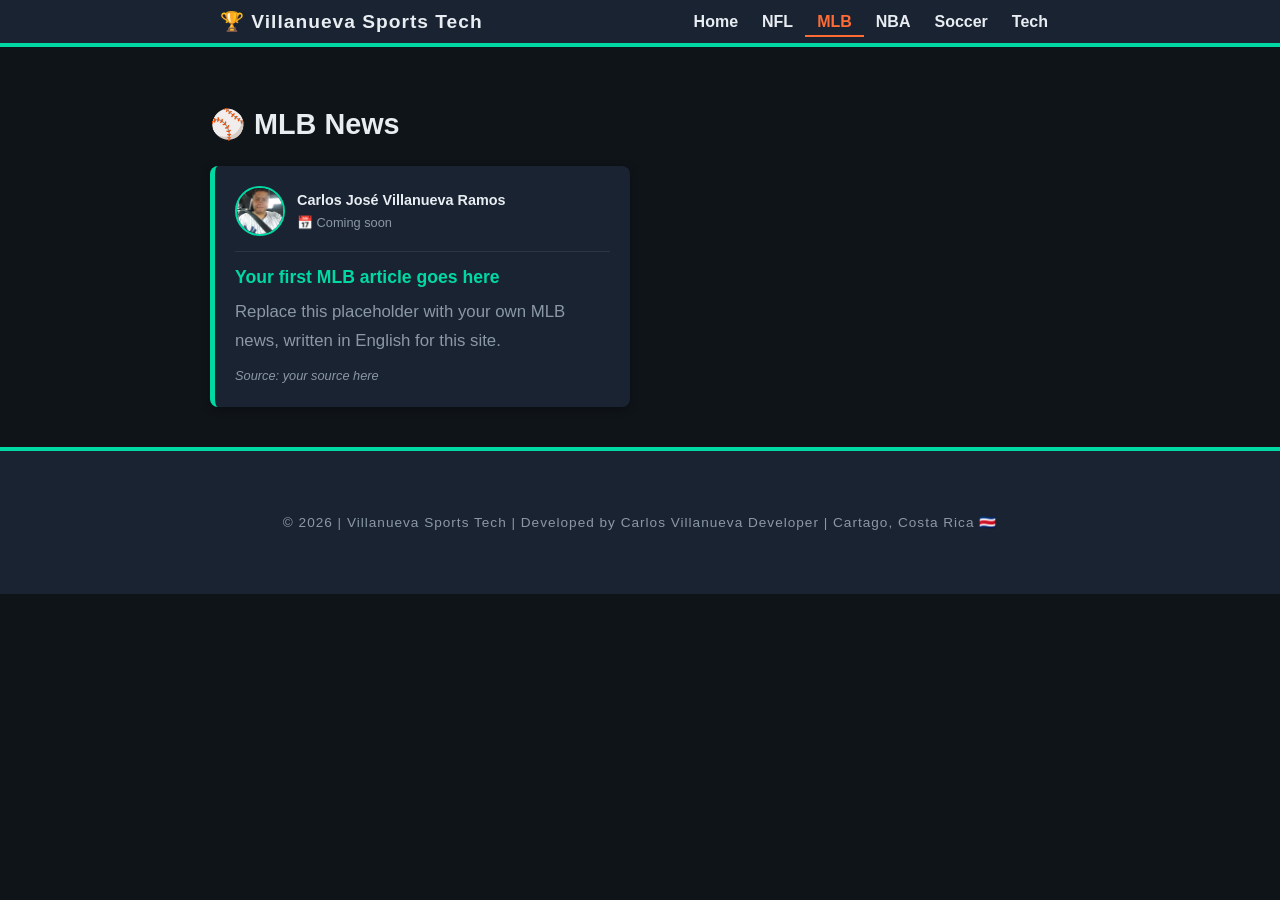
==== mlb.html @ b5cdce53 "First versión First versión" ====
<!DOCTYPE html>
<html lang="en">
<head>
    <meta charset="UTF-8">
    <meta name="viewport" content="width=device-width, initial-scale=1.0">
    <meta name="description" content="MLB news, home runs, and historic plays - Villanueva Sports Tech">
    <meta name="author" content="Carlos José Villanueva Ramos">
    <title>MLB | Villanueva Sports Tech</title>
    <link rel="stylesheet" href="https://cdnjs.cloudflare.com/ajax/libs/font-awesome/6.0.0/css/all.min.css">
    <link rel="stylesheet" href="style.css">
</head>
<body>

  <header class="navbar">
    <div class="container navbar-inner">
      <h2 class="logo">🏆 Villanueva Sports Tech</h2>
      <nav class="menu">
        <ul>
          <li><a href="index.html">Home</a></li>
          <li><a href="nfl.html">NFL</a></li>
          <li><a href="mlb.html" class="active">MLB</a></li>
          <li><a href="nba.html">NBA</a></li>
          <li><a href="soccer.html">Soccer</a></li>
          <li><a href="tech.html">Tech</a></li>
        </ul>
      </nav>
    </div>
  </header>

  <main class="container">
    <h2 style="margin-top: 20px;">⚾ MLB News</h2>

    <div class="blog-grid">

      <article class="blog-card">
        <div class="autor">
          <img src="Carlos-Developer-Yankees.png" alt="Carlos Villanueva" class="autor-foto">
          <div>
            <p class="autor-nombre">Carlos José Villanueva Ramos</p>
            <p class="autor-fecha">📅 Coming soon</p>
          </div>
        </div>
        <h3>Your first MLB article goes here</h3>
        <p>Replace this placeholder with your own MLB news, written in English for this site.</p>
        <p class="fuente-articulo">Source: your source here</p>
      </article>

    </div>
  </main>

  <footer>
    <div class="container">
      <p>© 2026 | Villanueva Sports Tech | Developed by Carlos Villanueva Developer | Cartago, Costa Rica 🇨🇷</p>
    </div>
  </footer>

</body>
</html>
---- style.css ----
:root {
    --bg: #0F1419;
    --bg-elevado: #1A2332;
    --borde: #2A3644;
    --texto: #E8EDF2;
    --texto-secundario: #8B98A5;
    --acento: #00D9A3;
    --acento-oscuro: #00B389;
    --naranja: #FF6B35;
}

* {
    box-sizing: border-box;
    margin: 0;
    padding: 0;
}

html {
    scroll-behavior: smooth;
    scroll-padding-top: 80px;
}

body {
    font-family: 'Arial', sans-serif;
    background-color: var(--bg);
    color: var(--texto);
    overflow-x: hidden;
}

h1, h2, h3 {
    color: var(--texto);
}

h2 {
    font-size: 1.8em;
    margin-bottom: 25px;
}

h3 {
    color: var(--acento);
    margin-bottom: 10px;
}

p {
    font-size: 1.05em;
    line-height: 1.7;
    color: var(--texto-secundario);
}

.title-center {
    text-align: center;
}

/* ========== CONTAINER ========== */
.container {
    max-width: 900px;
    margin: 0 auto;
    padding: 40px 20px;
}

/* ========== NAVBAR ========== */
.navbar {
    background-color: var(--bg-elevado);
    border-bottom: 4px solid var(--acento);
    width: 100%;
}

.navbar-inner {
    display: flex;
    flex-direction: column;
    align-items: center;
    padding: 15px 20px;
}

.logo {
    font-size: 1.2em;
    font-weight: bold;
    color: var(--texto);
    letter-spacing: 1px;
    margin-bottom: 10px;
    text-align: center;
}

.menu ul {
    display: flex;
    flex-direction: column;
    list-style: none;
    text-align: center;
    gap: 5px;
}

.menu a {
    text-decoration: none;
    color: var(--texto);
    font-weight: bold;
    padding: 5px 12px;
    transition: 0.3s;
}

.menu a:hover {
    color: var(--acento);
}

.menu a.active {
    color: var(--naranja);
    border-bottom: 2px solid var(--naranja);
}

/* ========== HERO ========== */
.hero {
    background: linear-gradient(180deg, var(--bg-elevado), var(--bg));
    min-height: 55vh;
    display: flex;
    align-items: center;
    text-align: center;
}

.text-section {
    width: 100%;
    max-width: 900px;
    margin: 0 auto;
    padding: 0 20px;
}

.hero h1 {
    font-size: 2em;
    text-transform: uppercase;
    letter-spacing: 2px;
    margin-bottom: 15px;
}

.hero p {
    color: var(--texto-secundario);
    font-size: 1em;
    max-width: 600px;
    margin: 0 auto;
}

/* ========== BLOG GRID / CARDS ========== */
.blog-grid {
    display: flex;
    flex-direction: column;
    gap: 20px;
}

.blog-card {
    background: var(--bg-elevado);
    border-left: 5px solid var(--acento);
    border-radius: 8px;
    padding: 20px;
    box-shadow: 0 2px 8px rgba(0, 0, 0, 0.3);
    transition: 0.3s;
}

.blog-card:hover {
    box-shadow: 0 4px 15px rgba(0, 217, 163, 0.15);
    transform: translateY(-2px);
}

.blog-card h3 {
    font-size: 1.1em;
    margin-bottom: 10px;
}

.btn-leer {
    display: inline-block;
    color: var(--naranja);
    font-weight: bold;
    text-decoration: none;
    transition: 0.3s;
}

.btn-leer:hover {
    color: var(--acento);
}

/* ========== ARTICLE-STYLE CARDS (league pages) ========== */
.autor {
    display: flex;
    align-items: center;
    gap: 12px;
    margin-bottom: 15px;
    padding-bottom: 15px;
    border-bottom: 1px solid var(--borde);
}

.autor-foto {
    width: 50px;
    height: 50px;
    border-radius: 50%;
    object-fit: cover;
    flex-shrink: 0;
    border: 2px solid var(--acento);
}

.autor-nombre {
    font-weight: bold;
    color: var(--texto);
    font-size: 0.9em;
    margin: 0;
}

.autor-fecha {
    font-size: 0.8em;
    color: var(--texto-secundario);
    margin: 0;
}

.imagen-articulo {
    max-width: 100%;
    height: auto;
    display: block;
    margin: 15px 0;
    border-radius: 6px;
}

.fuente-articulo {
    font-size: 0.8em;
    color: var(--texto-secundario);
    font-style: italic;
    margin-top: 10px;
}

/* ========== READ IN SPANISH / CONTACT ========== */
.social-grid {
    display: flex;
    flex-direction: column;
    gap: 12px;
}

.link-social {
    display: flex;
    align-items: center;
    justify-content: center;
    gap: 10px;
    text-decoration: none;
    padding: 16px;
    border-radius: 6px;
    background-color: var(--bg-elevado);
    border: 1px solid var(--borde);
    color: var(--texto);
    font-weight: bold;
    transition: 0.3s;
}

.link-social:hover {
    border-color: var(--acento);
    color: var(--acento);
    transform: translateY(-2px);
}

/* ========== ABOUT ========== */
#about {
    background-color: var(--bg-elevado);
}

.quienes-content {
    display: flex;
    flex-direction: column;
    align-items: center;
    gap: 25px;
    text-align: center;
}

.quienes-foto {
    width: 160px;
    height: 160px;
    border-radius: 50%;
    object-fit: cover;
    border: 4px solid var(--acento);
    box-shadow: 0 0 20px rgba(0, 217, 163, 0.25);
}

.quienes-texto p {
    margin-bottom: 15px;
}

/* ========== PRIVACY ========== */
.privacy-content {
    background: var(--bg-elevado);
    padding: 30px;
    border-radius: 8px;
}

.privacy-content h3 {
    margin-top: 25px;
    margin-bottom: 10px;
}

.privacy-content h3:first-child {
    margin-top: 0;
}

.privacy-update {
    margin-top: 25px;
    font-size: 0.85em;
    color: var(--texto-secundario);
}

/* ========== FOOTER ========== */
footer {
    background-color: var(--bg-elevado);
    border-top: 4px solid var(--acento);
    text-align: center;
}

footer p {
    color: var(--texto-secundario);
    font-size: 0.85em;
    letter-spacing: 1px;
    padding: 20px;
}

/* ========== ADS ========== */
.anuncio-wrapper {
    margin: 30px auto;
    text-align: center;
    max-width: 900px;
}

/* ========== RESPONSIVE ========== */
@media (min-width: 720px) {
    .navbar {
        position: sticky;
        top: 0;
        z-index: 100;
    }

    .navbar-inner {
        flex-direction: row;
        justify-content: space-between;
        padding: 10px 30px;
    }

    .logo {
        margin-bottom: 0;
    }

    .menu ul {
        flex-direction: row;
        gap: 0;
    }

    .hero h1 {
        font-size: 3.2em;
    }

    .blog-grid {
        display: grid;
        grid-template-columns: repeat(2, 1fr);
    }

    #explore .blog-grid {
        grid-template-columns: repeat(3, 1fr);
    }

    .quienes-content {
        flex-direction: row;
        text-align: left;
    }

    .quienes-foto {
        min-width: 160px;
    }

    .social-grid {
        flex-direction: row;
        justify-content: center;
        flex-wrap: wrap;
    }

    .link-social {
        flex: 1 1 auto;
    }
}
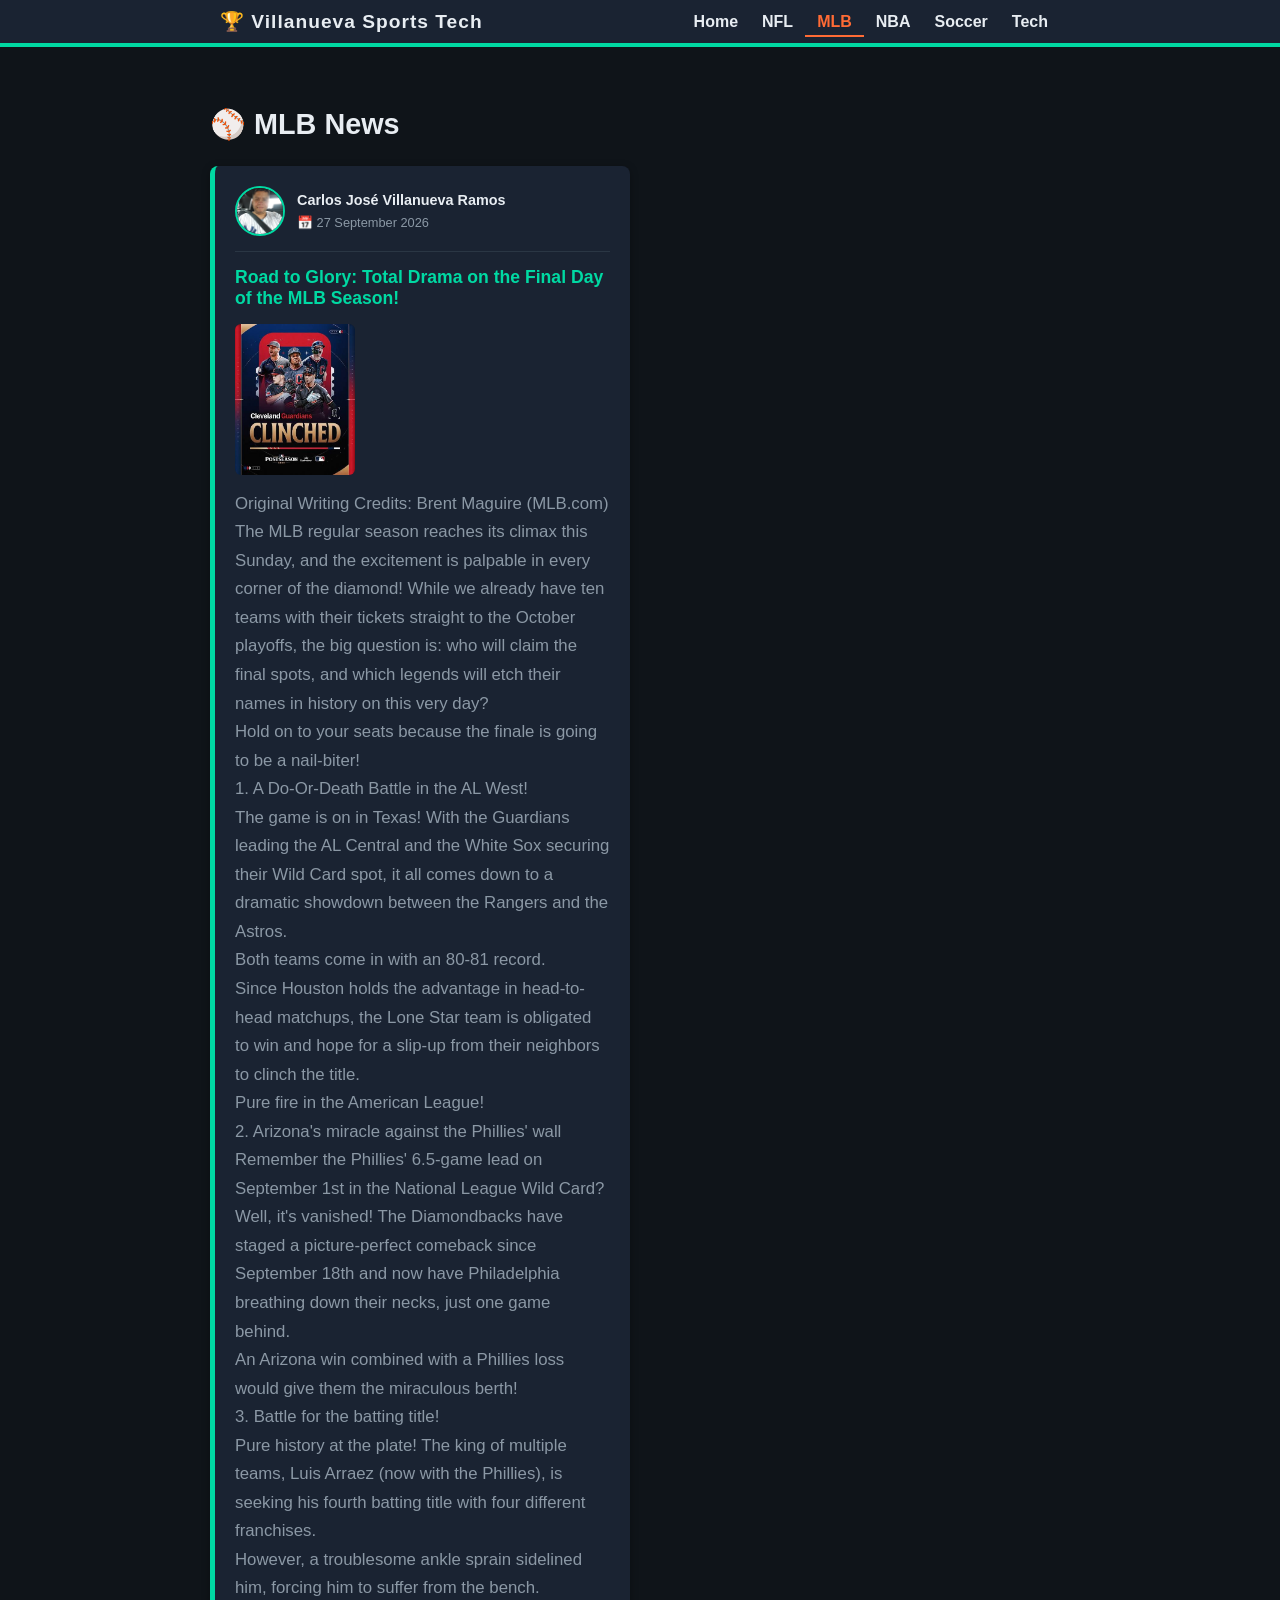
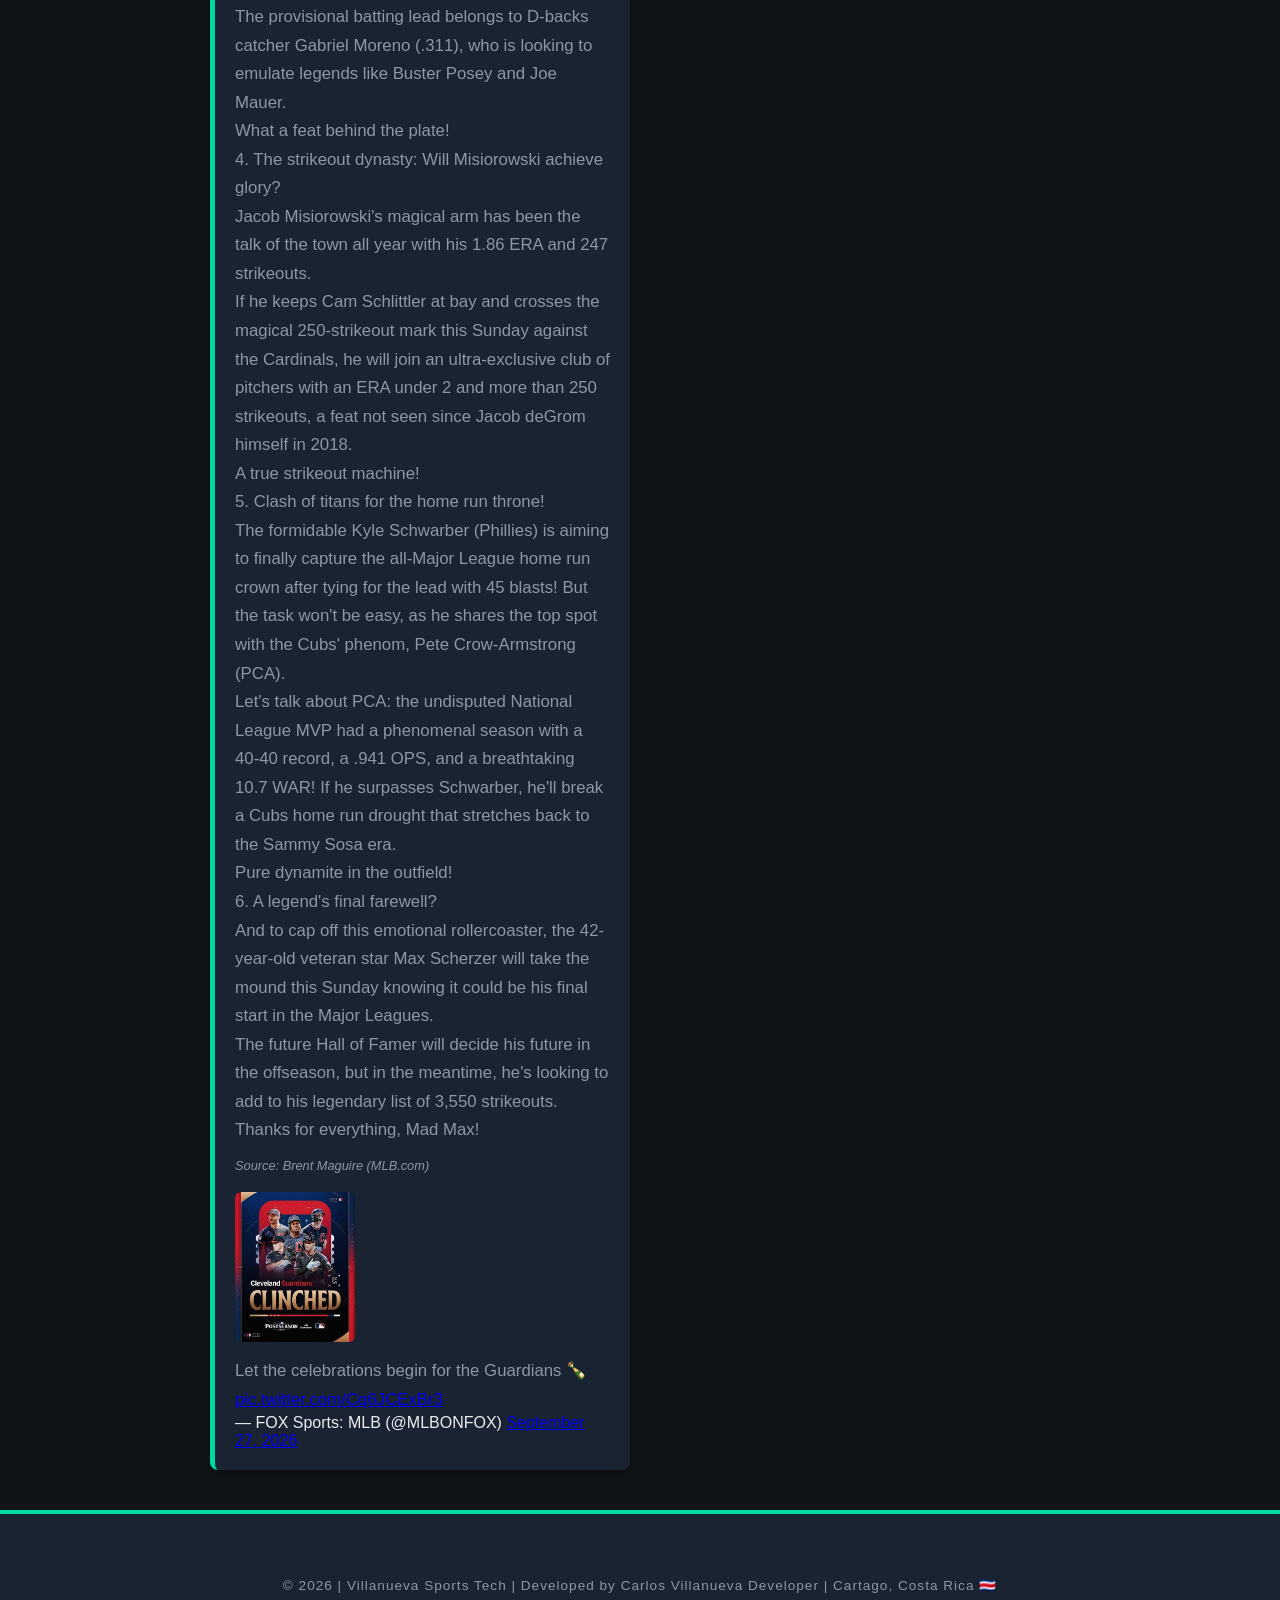
==== commit c93ead2a: "News Post News Post" ====
--- a/mlb.html
+++ b/mlb.html
@@ -37,12 +37,42 @@
           <img src="Carlos-Developer-Yankees.png" alt="Carlos Villanueva" class="autor-foto">
           <div>
             <p class="autor-nombre">Carlos José Villanueva Ramos</p>
-            <p class="autor-fecha">📅 Coming soon</p>
+            <p class="autor-fecha">📅 27 September 2026</p>
           </div>
         </div>
-        <h3>Your first MLB article goes here</h3>
-        <p>Replace this placeholder with your own MLB news, written in English for this site.</p>
-        <p class="fuente-articulo">Source: your source here</p>
+        <h3>Road to Glory: Total Drama on the Final Day of the MLB Season!</h3>
+        <img src="The-Cleveland-Guardians-MLB.jpg" alt="The Cleveland Guardians" class="imagen-articulo">
+        <p>Original Writing Credits: Brent Maguire (MLB.com)</p>
+        <p>The MLB regular season reaches its climax this Sunday, and the excitement is palpable in every corner of the diamond! While we already have ten teams with their tickets straight to the October playoffs, the big question is: who will claim the final spots, and which legends will etch their names in history on this very day?</p>
+        <p>Hold on to your seats because the finale is going to be a nail-biter!</p>
+        <p>1. A Do-Or-Death Battle in the AL West!</p>
+        <p>The game is on in Texas! With the Guardians leading the AL Central and the White Sox securing their Wild Card spot, it all comes down to a dramatic showdown between the Rangers and the Astros.</p> 
+        <p>Both teams come in with an 80-81 record.</p> 
+        <p>Since Houston holds the advantage in head-to-head matchups, the Lone Star team is obligated to win and hope for a slip-up from their neighbors to clinch the title.</p> 
+        <p>Pure fire in the American League!</p>
+        <p>2. Arizona's miracle against the Phillies' wall</p>
+        <p>Remember the Phillies' 6.5-game lead on September 1st in the National League Wild Card? Well, it's vanished! The Diamondbacks have staged a picture-perfect comeback since September 18th and now have Philadelphia breathing down their necks, just one game behind.</p> 
+        <p>An Arizona win combined with a Phillies loss would give them the miraculous berth!</p>
+        <p>3. Battle for the batting title!</p>
+        <p>Pure history at the plate! The king of multiple teams, Luis Arraez (now with the Phillies), is seeking his fourth batting title with four different franchises.</p> 
+        <p>However, a troublesome ankle sprain sidelined him, forcing him to suffer from the bench.</p> 
+        <p>The provisional batting lead belongs to D-backs catcher Gabriel Moreno (.311), who is looking to emulate legends like Buster Posey and Joe Mauer.</p> 
+        <p>What a feat behind the plate!</p>
+        <p>4. The strikeout dynasty: Will Misiorowski achieve glory?</p>
+        <p>Jacob Misiorowski's magical arm has been the talk of the town all year with his 1.86 ERA and 247 strikeouts.</p> 
+        <p>If he keeps Cam Schlittler at bay and crosses the magical 250-strikeout mark this Sunday against the Cardinals, he will join an ultra-exclusive club of pitchers with an ERA under 2 and more than 250 strikeouts, a feat not seen since Jacob deGrom himself in 2018.</p> 
+        <p>A true strikeout machine!</p>
+        <p>5. Clash of titans for the home run throne!</p>
+        <p>The formidable Kyle Schwarber (Phillies) is aiming to finally capture the all-Major League home run crown after tying for the lead with 45 blasts! But the task won't be easy, as he shares the top spot with the Cubs' phenom, Pete Crow-Armstrong (PCA).</p>
+        <p>Let's talk about PCA: the undisputed National League MVP had a phenomenal season with a 40-40 record, a .941 OPS, and a breathtaking 10.7 WAR! If he surpasses Schwarber, he'll break a Cubs home run drought that stretches back to the Sammy Sosa era.</p> 
+        <p>Pure dynamite in the outfield!</p>
+        <p>6. A legend's final farewell?</p>
+        <p>And to cap off this emotional rollercoaster, the 42-year-old veteran star Max Scherzer will take the mound this Sunday knowing it could be his final start in the Major Leagues.</p> 
+        <p>The future Hall of Famer will decide his future in the offseason, but in the meantime, he's looking to add to his legendary list of 3,550 strikeouts.</p> 
+        <p>Thanks for everything, Mad Max!</p>
+        <p class="fuente-articulo">Source: Brent Maguire (MLB.com)</p>
+        <img src="The-Cleveland-Guardians-MLB.jpg" alt="The Cleveland Guardians" class="imagen-articulo">
+        <blockquote class="twitter-tweet"><p lang="en" dir="ltr">Let the celebrations begin for the Guardians 🍾 <a href="https://t.co/Cq6JCExBr3">pic.twitter.com/Cq6JCExBr3</a></p>&mdash; FOX Sports: MLB (@MLBONFOX) <a href="https://x.com/MLBONFOX/status/2104032908340261129?ref_src=twsrc%5Etfw">September 27, 2026</a></blockquote> <script async src="https://platform.x.com/widgets.js" charset="utf-8"></script>
       </article>
 
     </div>
--- a/style.css
+++ b/style.css
@@ -372,4 +372,29 @@
     .link-social {
         flex: 1 1 auto;
     }
+}
+
+
+.imagen-articulo {
+    max-width: 120px;
+    height: auto;
+    display: block;
+    margin: 15px 0;
+    border-radius: 6px;
+}
+
+.imagen-articulo {
+    max-width: 120px;
+    height: auto;
+    display: block;
+    margin: 15px 0;
+    border-radius: 6px;
+}
+
+.imagen-articulo {
+    max-width: 120px;
+    height: auto;
+    display: block;
+    margin: 15px 0;
+    border-radius: 6px;
 }
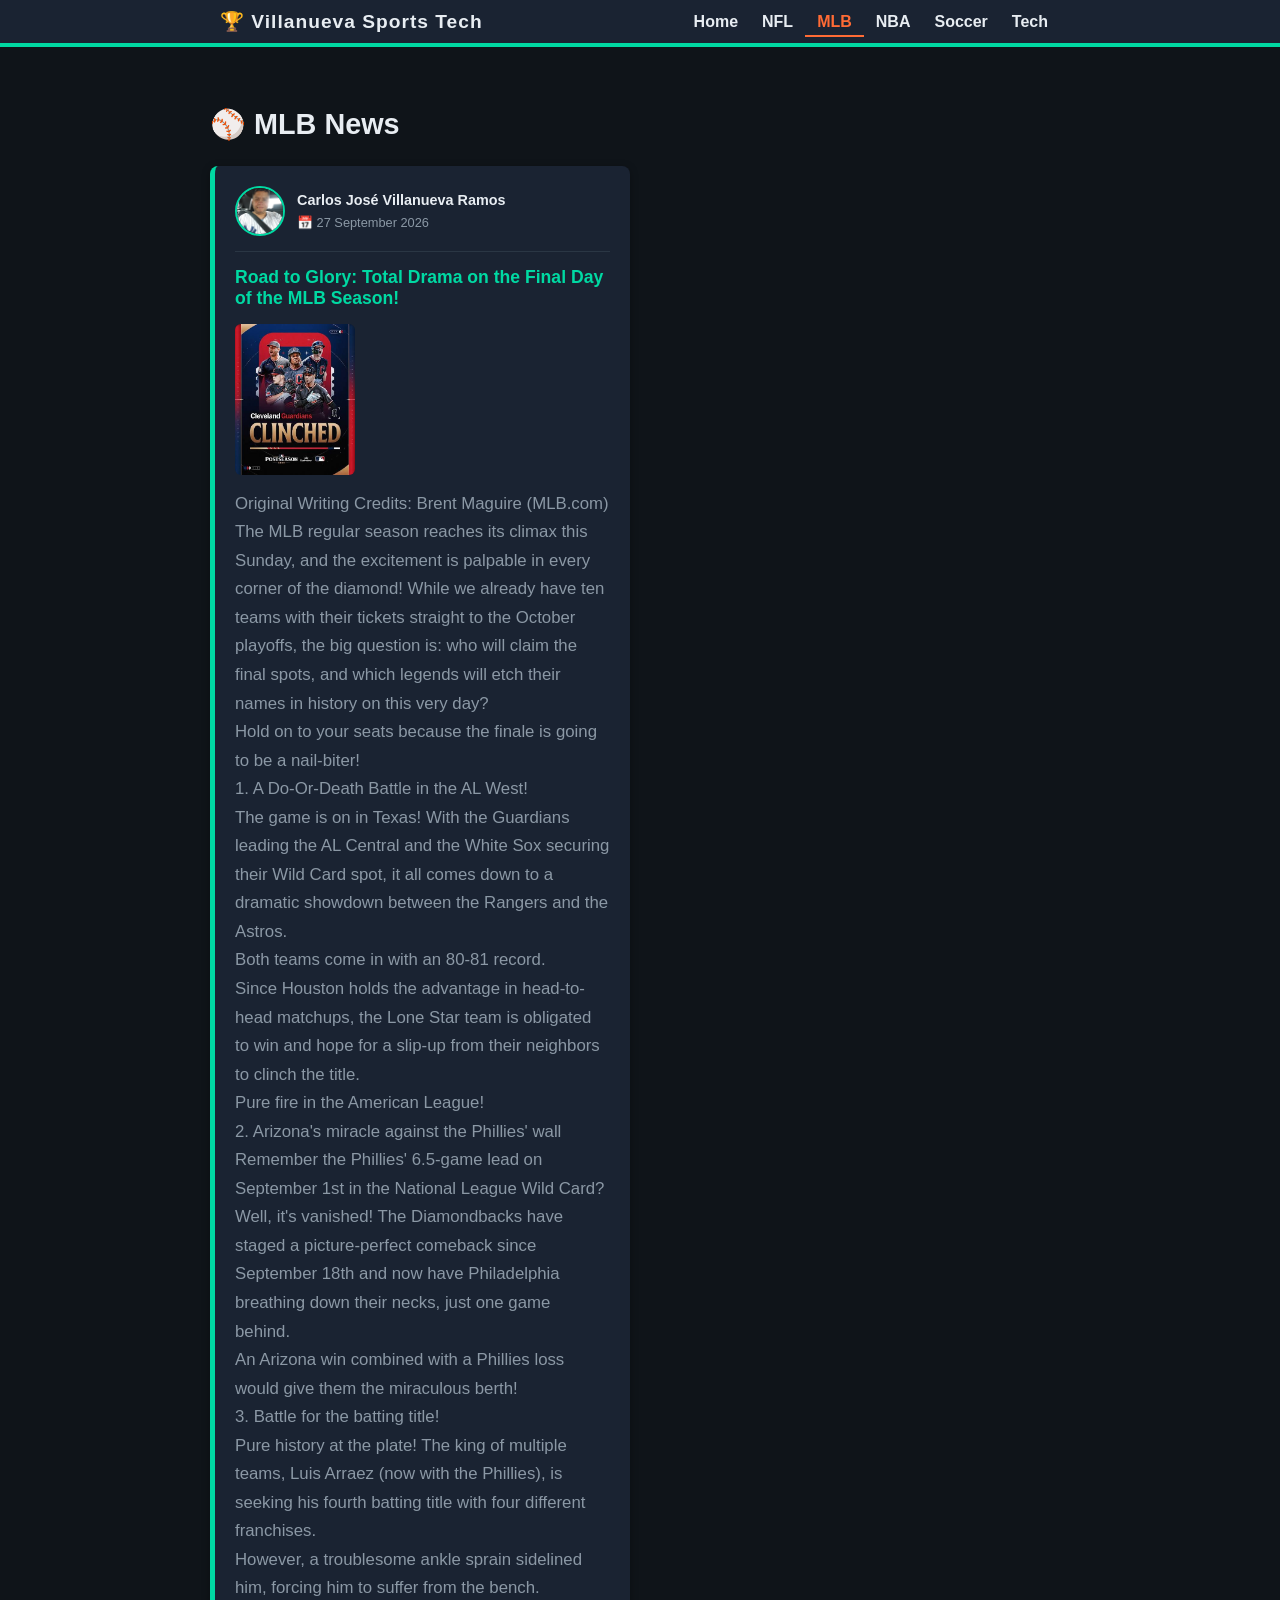
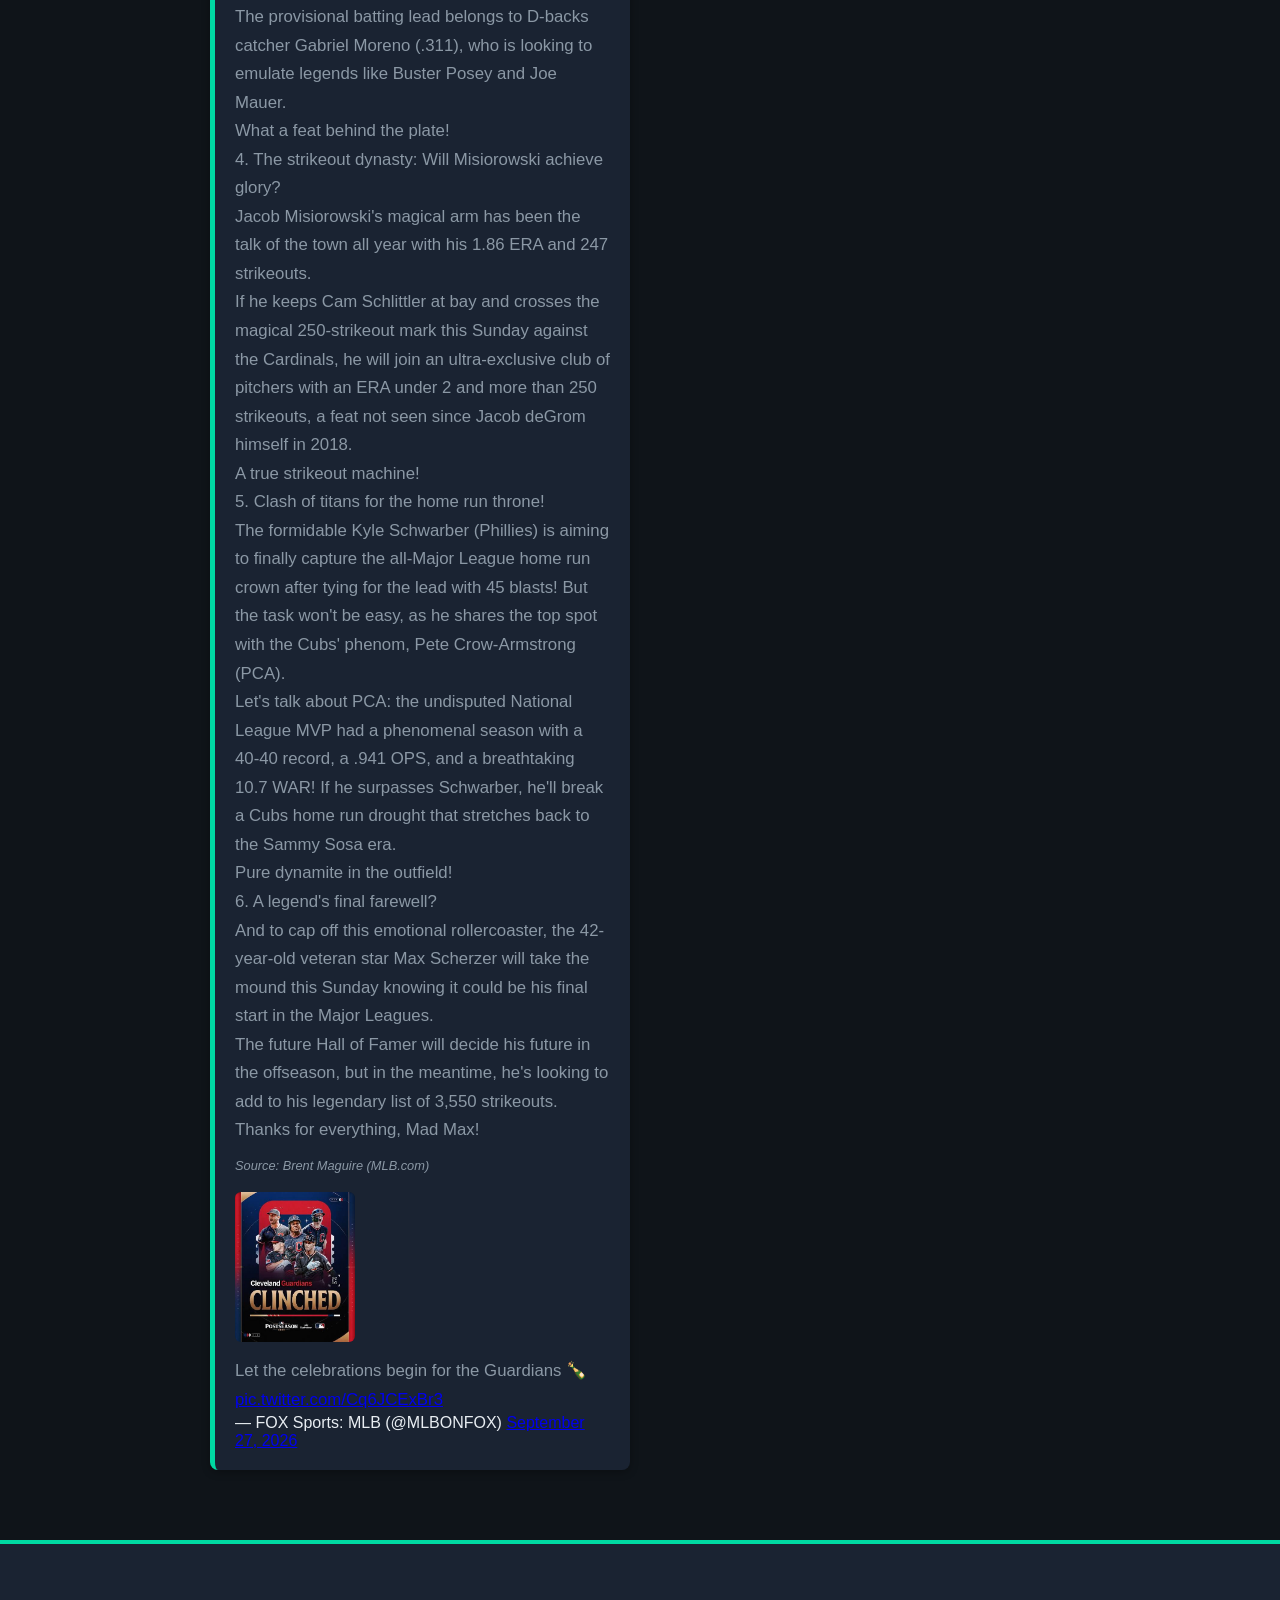
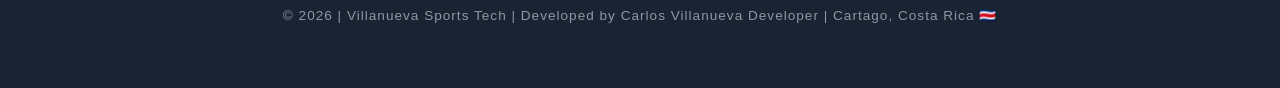
==== commit 8a273da7: "Nuevas actualizaciones Nuevas actualizaciones" ====
--- a/mlb.html
+++ b/mlb.html
@@ -8,6 +8,12 @@
     <title>MLB | Villanueva Sports Tech</title>
     <link rel="stylesheet" href="https://cdnjs.cloudflare.com/ajax/libs/font-awesome/6.0.0/css/all.min.css">
     <link rel="stylesheet" href="style.css">
+
+    <script src="https://pl31561560.profitableratecpmnetwork.com/95/f3/c5/95f3c522df9a412b2b54965290a59a02.js"></script>
+
+     <!-- Anuncio Adsterra - Native Banner -->
+<script src="https://pl31439501.profitableratecpmnetwork.com/4c/ff/21/4cff215564959deefbad7e484f0b04eb.js"></script>
+
 </head>
 <body>
 
@@ -78,6 +84,12 @@
     </div>
   </main>
 
+  <!-- Anuncio Adsterra - Native Banner -->
+    <div class="anuncio-wrapper">
+      <script async="async" data-cfasync="false" src="https://pl31393178.profitableratecpmnetwork.com/5204468fe968e75fcf1985ddda16cf6c/invoke.js"></script>
+      <div id="container-5204468fe968e75fcf1985ddda16cf6c"></div>
+    </div>
+
   <footer>
     <div class="container">
       <p>© 2026 | Villanueva Sports Tech | Developed by Carlos Villanueva Developer | Cartago, Costa Rica 🇨🇷</p>
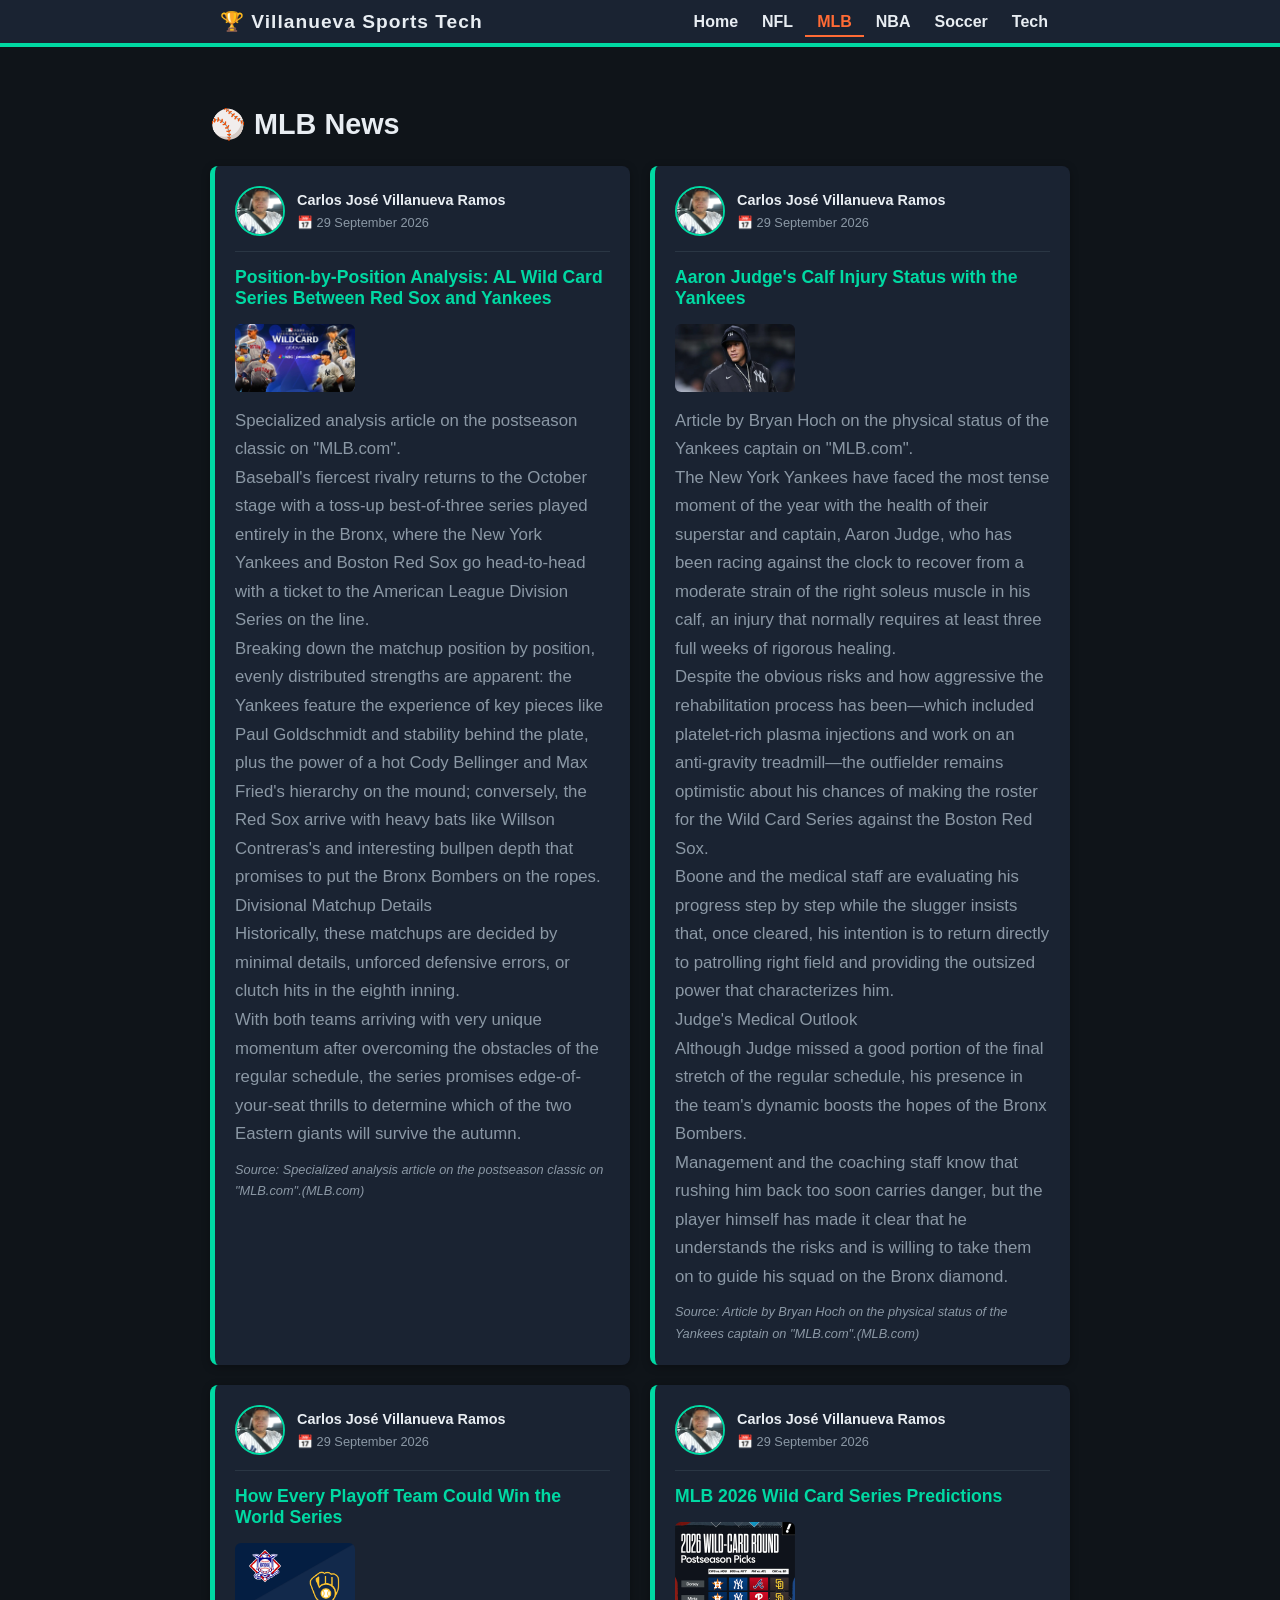
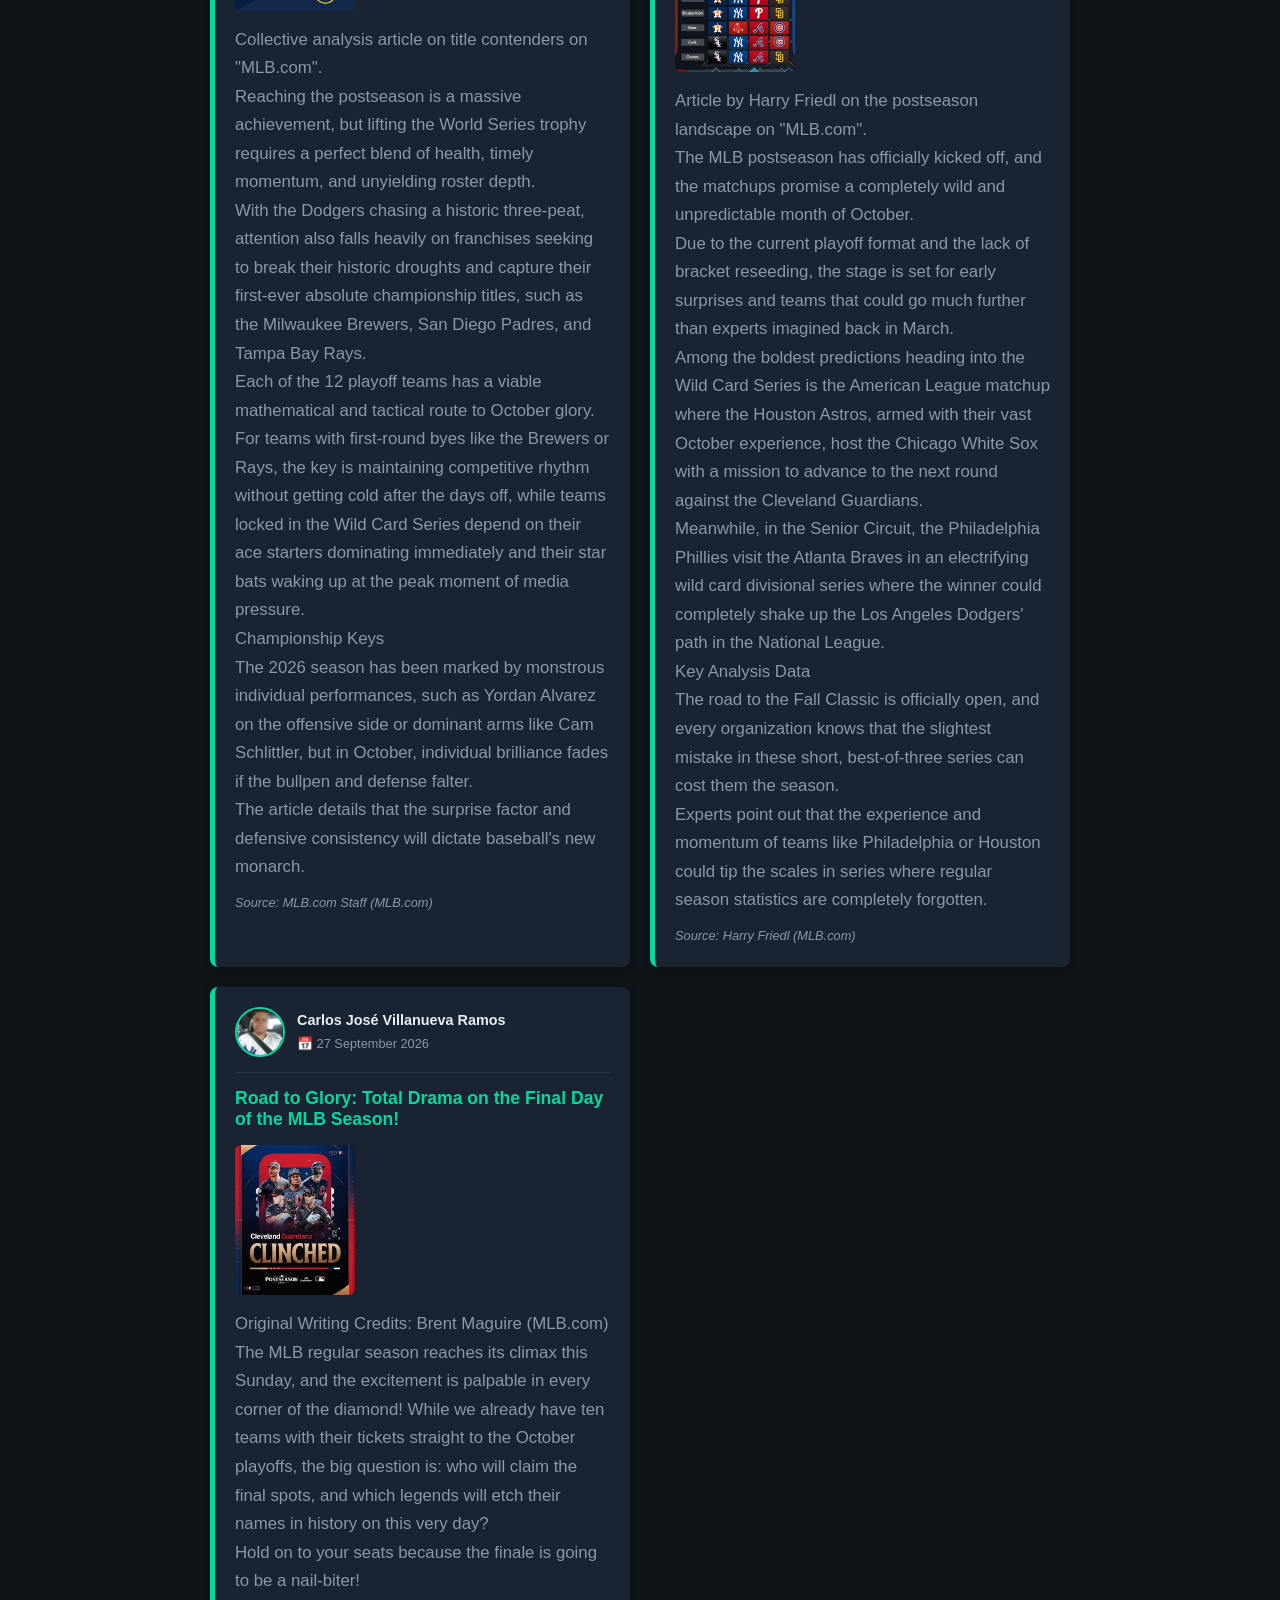
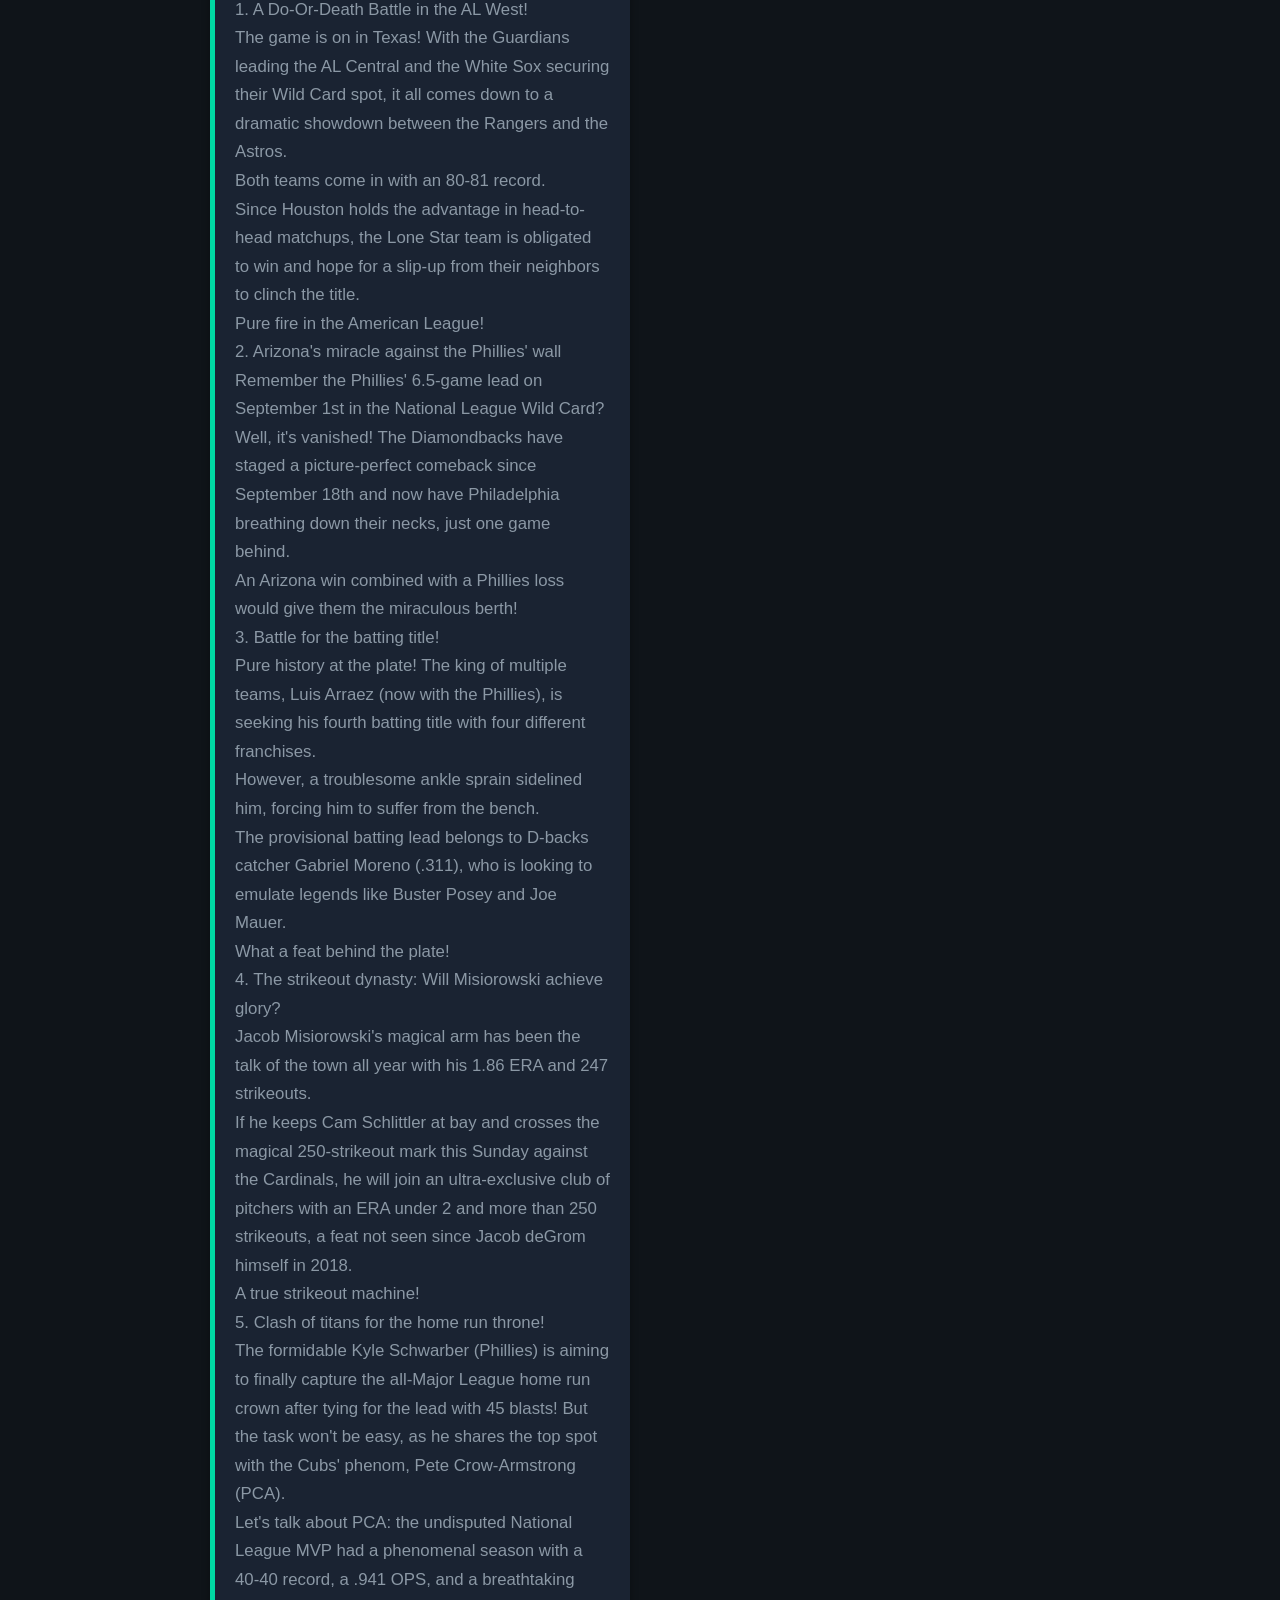
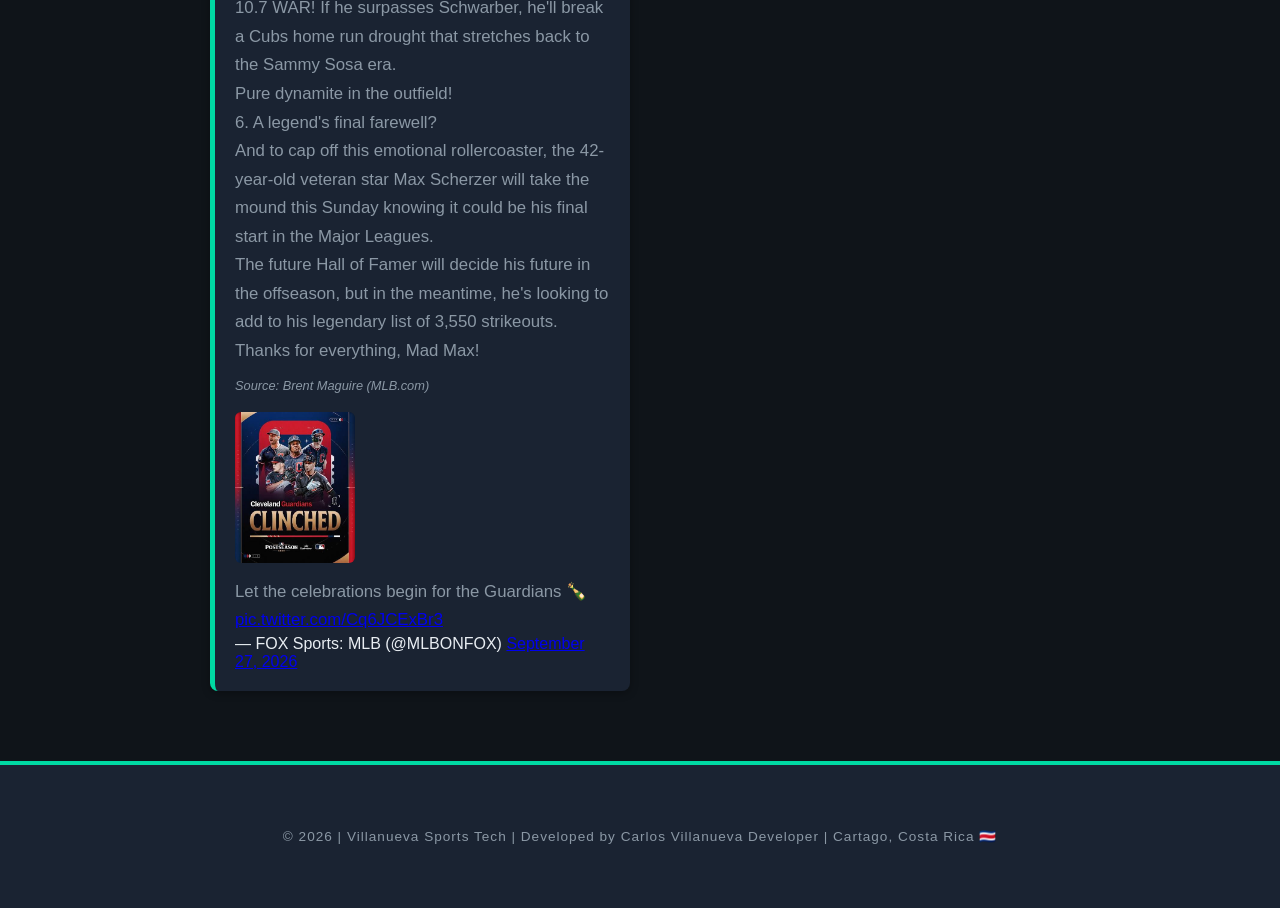
==== commit f90b4cec: "News post Sport News post Sport" ====
--- a/mlb.html
+++ b/mlb.html
@@ -37,6 +37,91 @@
     <h2 style="margin-top: 20px;">⚾ MLB News</h2>
 
     <div class="blog-grid">
+
+
+<article class="blog-card">
+        <div class="autor">
+          <img src="Carlos-Developer-Yankees.png" alt="Carlos Villanueva" class="autor-foto">
+          <div>
+            <p class="autor-nombre">Carlos José Villanueva Ramos</p>
+            <p class="autor-fecha">📅 29 September 2026</p>
+          </div>
+        </div>
+        <h3>Position-by-Position Analysis: AL Wild Card Series Between Red Sox and Yankees</h3>
+        <img src="RedSox-vs-Yankees.jpg" alt="Red Sox vs Yankees" class="imagen-articulo">
+        <p>Specialized analysis article on the postseason classic on "MLB.com".</p>
+        <p>Baseball's fiercest rivalry returns to the October stage with a toss-up best-of-three series played entirely in the Bronx, where the New York Yankees and Boston Red Sox go head-to-head with a ticket to the American League Division Series on the line.</p>
+        <p>Breaking down the matchup position by position, evenly distributed strengths are apparent: the Yankees feature the experience of key pieces like Paul Goldschmidt and stability behind the plate, plus the power of a hot Cody Bellinger and Max Fried's hierarchy on the mound; conversely, the Red Sox arrive with heavy bats like Willson Contreras's and interesting bullpen depth that promises to put the Bronx Bombers on the ropes.</p>
+        <p>Divisional Matchup Details</p>
+        <p>Historically, these matchups are decided by minimal details, unforced defensive errors, or clutch hits in the eighth inning.</p> 
+        <p>With both teams arriving with very unique momentum after overcoming the obstacles of the regular schedule, the series promises edge-of-your-seat thrills to determine which of the two Eastern giants will survive the autumn.</p>
+        <p class="fuente-articulo">Source: Specialized analysis article on the postseason classic on "MLB.com".(MLB.com)</p>
+      </article>
+
+
+
+      <article class="blog-card">
+        <div class="autor">
+          <img src="Carlos-Developer-Yankees.png" alt="Carlos Villanueva" class="autor-foto">
+          <div>
+            <p class="autor-nombre">Carlos José Villanueva Ramos</p>
+            <p class="autor-fecha">📅 29 September 2026</p>
+          </div>
+        </div>
+        <h3>Aaron Judge's Calf Injury Status with the Yankees</h3>
+        <img src="Aaron-Judge-Yankees.webp" alt="Aaron Judge Yankees" class="imagen-articulo">
+        <p>Article by Bryan Hoch on the physical status of the Yankees captain on "MLB.com".</p>
+        <p>The New York Yankees have faced the most tense moment of the year with the health of their superstar and captain, Aaron Judge, who has been racing against the clock to recover from a moderate strain of the right soleus muscle in his calf, an injury that normally requires at least three full weeks of rigorous healing.</p>
+        <p>Despite the obvious risks and how aggressive the rehabilitation process has been—which included platelet-rich plasma injections and work on an anti-gravity treadmill—the outfielder remains optimistic about his chances of making the roster for the Wild Card Series against the Boston Red Sox.</p> 
+        <p>Boone and the medical staff are evaluating his progress step by step while the slugger insists that, once cleared, his intention is to return directly to patrolling right field and providing the outsized power that characterizes him.</p>
+        <p>Judge's Medical Outlook</p>
+        <p>Although Judge missed a good portion of the final stretch of the regular schedule, his presence in the team's dynamic boosts the hopes of the Bronx Bombers.</p> 
+        <p>Management and the coaching staff know that rushing him back too soon carries danger, but the player himself has made it clear that he understands the risks and is willing to take them on to guide his squad on the Bronx diamond.</p>
+        <p class="fuente-articulo">Source:  Article by Bryan Hoch on the physical status of the Yankees captain on "MLB.com".(MLB.com)</p>
+      </article>
+
+
+
+       <article class="blog-card">
+        <div class="autor">
+          <img src="Carlos-Developer-Yankees.png" alt="Carlos Villanueva" class="autor-foto">
+          <div>
+            <p class="autor-nombre">Carlos José Villanueva Ramos</p>
+            <p class="autor-fecha">📅 29 September 2026</p>
+          </div>
+        </div>
+        <h3>How Every Playoff Team Could Win the World Series</h3>
+        <img src="Milwaukee Brewers.png" alt="Milwaukee Brewers" class="imagen-articulo">
+        <p>Collective analysis article on title contenders on "MLB.com".</p>
+        <p>Reaching the postseason is a massive achievement, but lifting the World Series trophy requires a perfect blend of health, timely momentum, and unyielding roster depth.</p> <p>With the Dodgers chasing a historic three-peat, attention also falls heavily on franchises seeking to break their historic droughts and capture their first-ever absolute championship titles, such as the Milwaukee Brewers, San Diego Padres, and Tampa Bay Rays.</p>
+        <p>Each of the 12 playoff teams has a viable mathematical and tactical route to October glory.</p> <p>For teams with first-round byes like the Brewers or Rays, the key is maintaining competitive rhythm without getting cold after the days off, while teams locked in the Wild Card Series depend on their ace starters dominating immediately and their star bats waking up at the peak moment of media pressure.</p>
+        <p>Championship Keys</p>
+        <p>The 2026 season has been marked by monstrous individual performances, such as Yordan Alvarez on the offensive side or dominant arms like Cam Schlittler, but in October, individual brilliance fades if the bullpen and defense falter.</p> 
+        <p>The article details that the surprise factor and defensive consistency will dictate baseball's new monarch.</p>
+        <p class="fuente-articulo">Source:  MLB.com Staff (MLB.com)</p>
+      </article>
+
+       <article class="blog-card">
+        <div class="autor">
+          <img src="Carlos-Developer-Yankees.png" alt="Carlos Villanueva" class="autor-foto">
+          <div>
+            <p class="autor-nombre">Carlos José Villanueva Ramos</p>
+            <p class="autor-fecha">📅 29 September 2026</p>
+          </div>
+        </div>
+        <h3>MLB 2026 Wild Card Series Predictions</h3>
+        <img src="sm-092826-mlb-predictions-wc_0964.webp" alt="MLB predictions 2026" class="imagen-articulo">
+        <p>Article by Harry Friedl on the postseason landscape on "MLB.com".</p>
+        <p>The MLB postseason has officially kicked off, and the matchups promise a completely wild and unpredictable month of October.</p> 
+        <p>Due to the current playoff format and the lack of bracket reseeding, the stage is set for early surprises and teams that could go much further than experts imagined back in March.</p>
+        <p>Among the boldest predictions heading into the Wild Card Series is the American League matchup where the Houston Astros, armed with their vast October experience, host the Chicago White Sox with a mission to advance to the next round against the Cleveland Guardians.</p> 
+        <p>Meanwhile, in the Senior Circuit, the Philadelphia Phillies visit the Atlanta Braves in an electrifying wild card divisional series where the winner could completely shake up the Los Angeles Dodgers' path in the National League.</p>
+        <p>Key Analysis Data</p>
+        <p>The road to the Fall Classic is officially open, and every organization knows that the slightest mistake in these short, best-of-three series can cost them the season.</p> 
+        <p>Experts point out that the experience and momentum of teams like Philadelphia or Houston could tip the scales in series where regular season statistics are completely forgotten.</p>
+        <p class="fuente-articulo">Source:  Harry Friedl (MLB.com)</p>
+      </article>
+
 
       <article class="blog-card">
         <div class="autor">
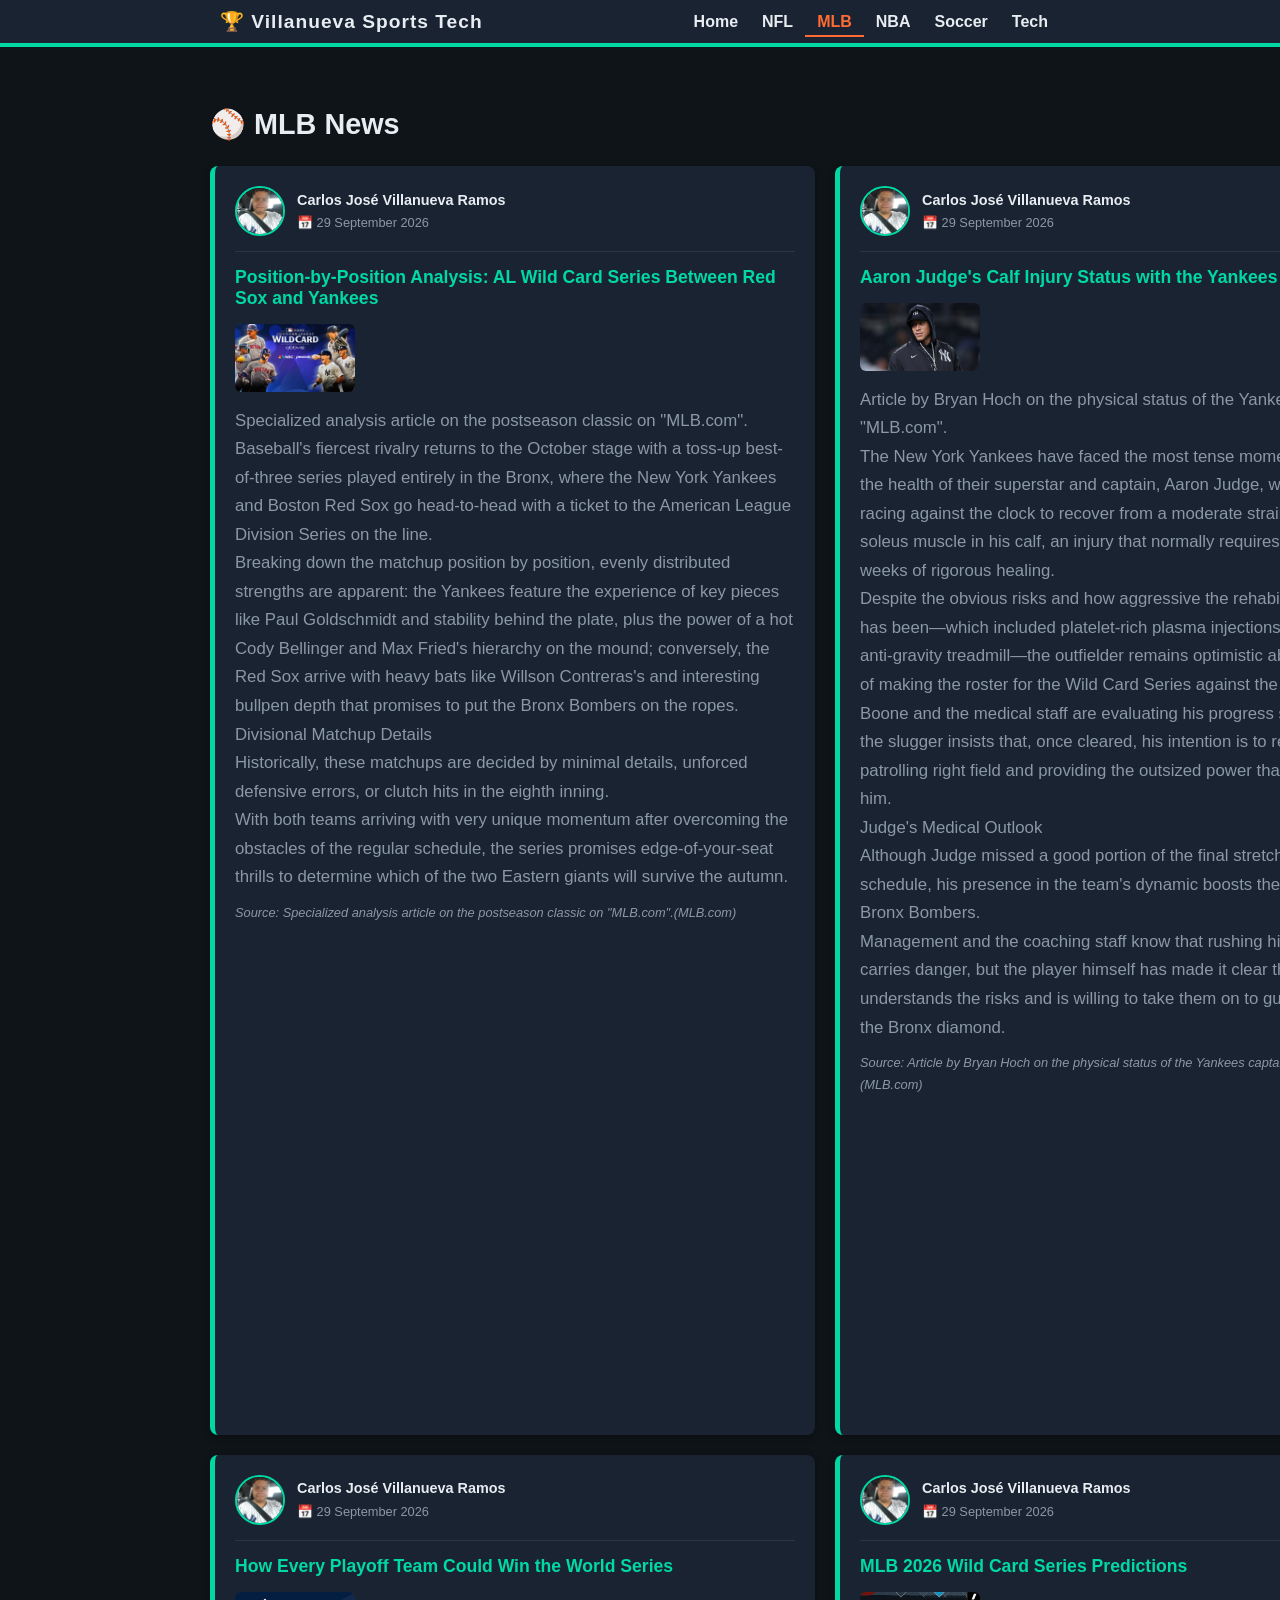
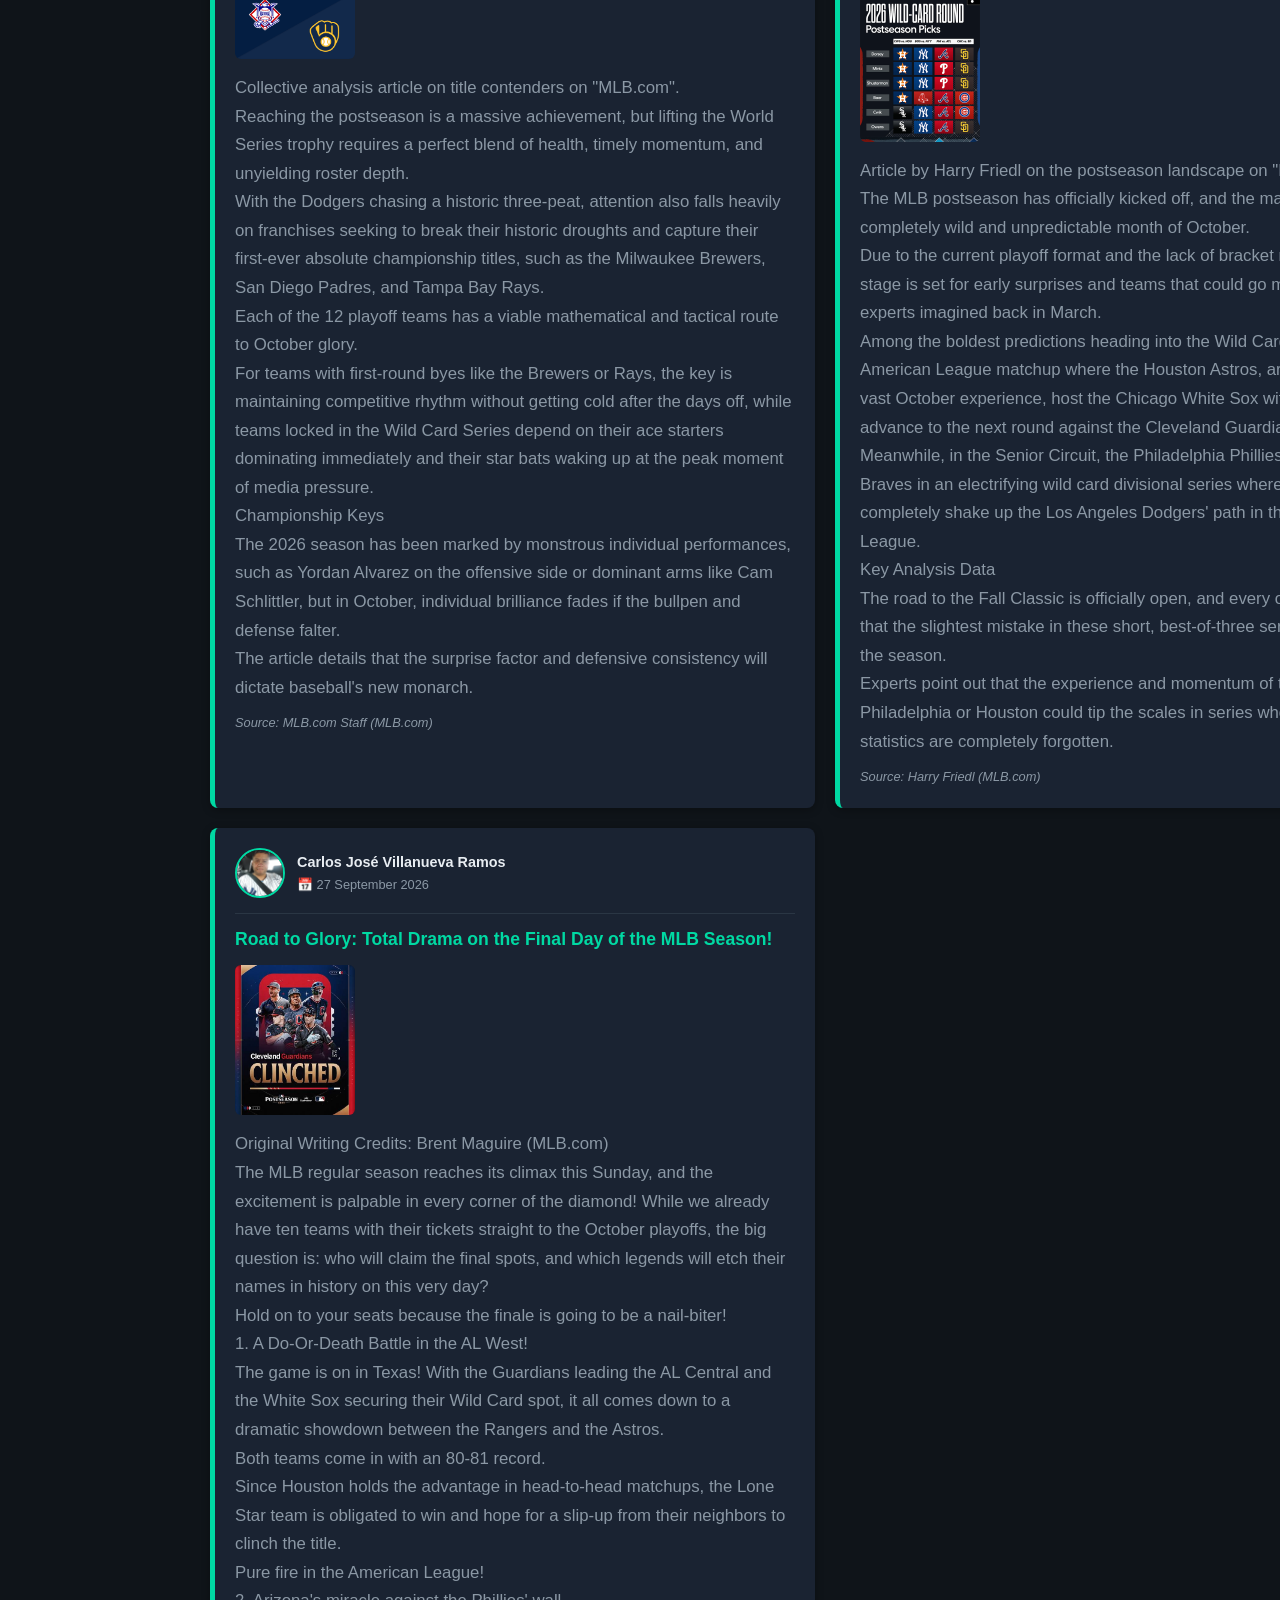
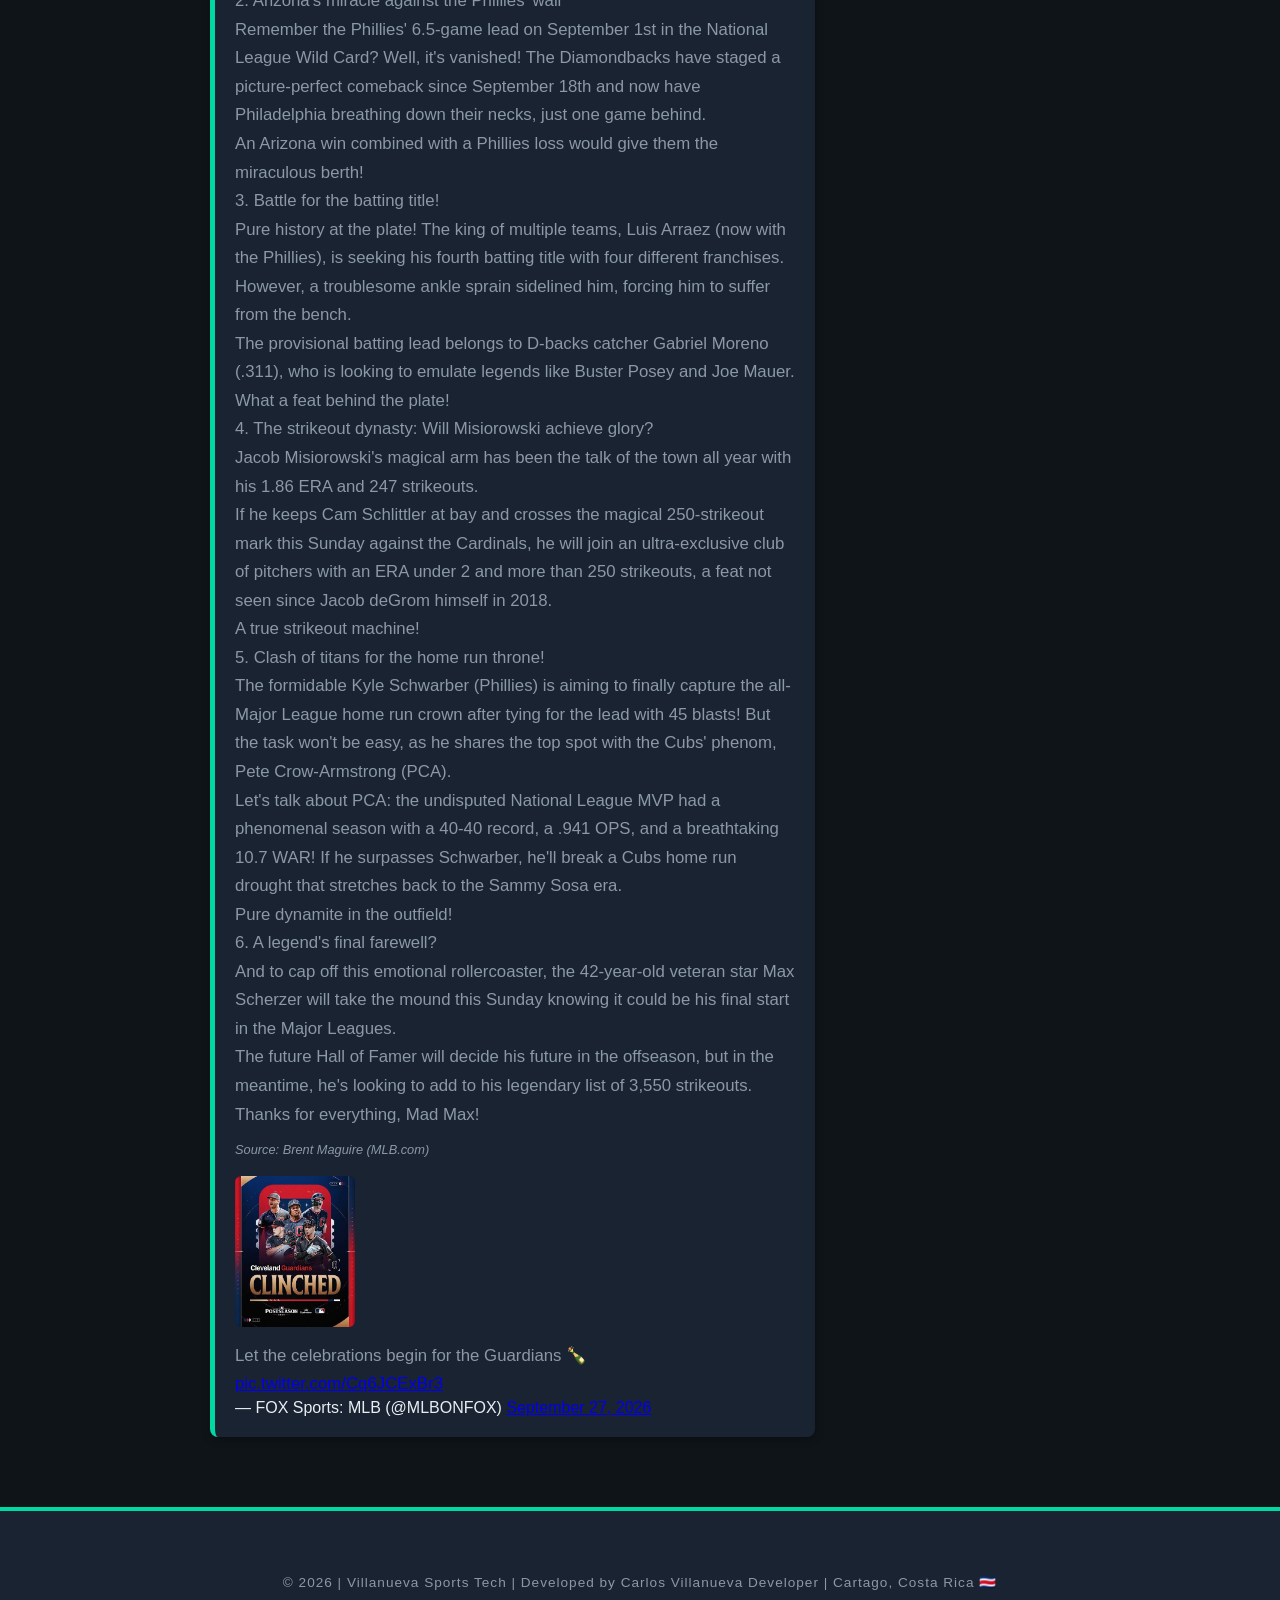
==== commit 3e2b15eb: "News Post News Post" ====
--- a/mlb.html
+++ b/mlb.html
@@ -56,6 +56,7 @@
         <p>Historically, these matchups are decided by minimal details, unforced defensive errors, or clutch hits in the eighth inning.</p> 
         <p>With both teams arriving with very unique momentum after overcoming the obstacles of the regular schedule, the series promises edge-of-your-seat thrills to determine which of the two Eastern giants will survive the autumn.</p>
         <p class="fuente-articulo">Source: Specialized analysis article on the postseason classic on "MLB.com".(MLB.com)</p>
+        <iframe width="560" height="315" src="https://www.youtube.com/embed/JfrBy__Nw58?si=21porwIhTTQSTn5_" title="YouTube video player" frameborder="0" allow="accelerometer; autoplay; clipboard-write; encrypted-media; gyroscope; picture-in-picture; web-share" referrerpolicy="strict-origin-when-cross-origin" allowfullscreen></iframe>
       </article>
 
 
@@ -78,6 +79,7 @@
         <p>Although Judge missed a good portion of the final stretch of the regular schedule, his presence in the team's dynamic boosts the hopes of the Bronx Bombers.</p> 
         <p>Management and the coaching staff know that rushing him back too soon carries danger, but the player himself has made it clear that he understands the risks and is willing to take them on to guide his squad on the Bronx diamond.</p>
         <p class="fuente-articulo">Source:  Article by Bryan Hoch on the physical status of the Yankees captain on "MLB.com".(MLB.com)</p>
+        <iframe width="560" height="315" src="https://www.youtube.com/embed/JfrBy__Nw58?si=21porwIhTTQSTn5_" title="YouTube video player" frameborder="0" allow="accelerometer; autoplay; clipboard-write; encrypted-media; gyroscope; picture-in-picture; web-share" referrerpolicy="strict-origin-when-cross-origin" allowfullscreen></iframe>
       </article>
 
 
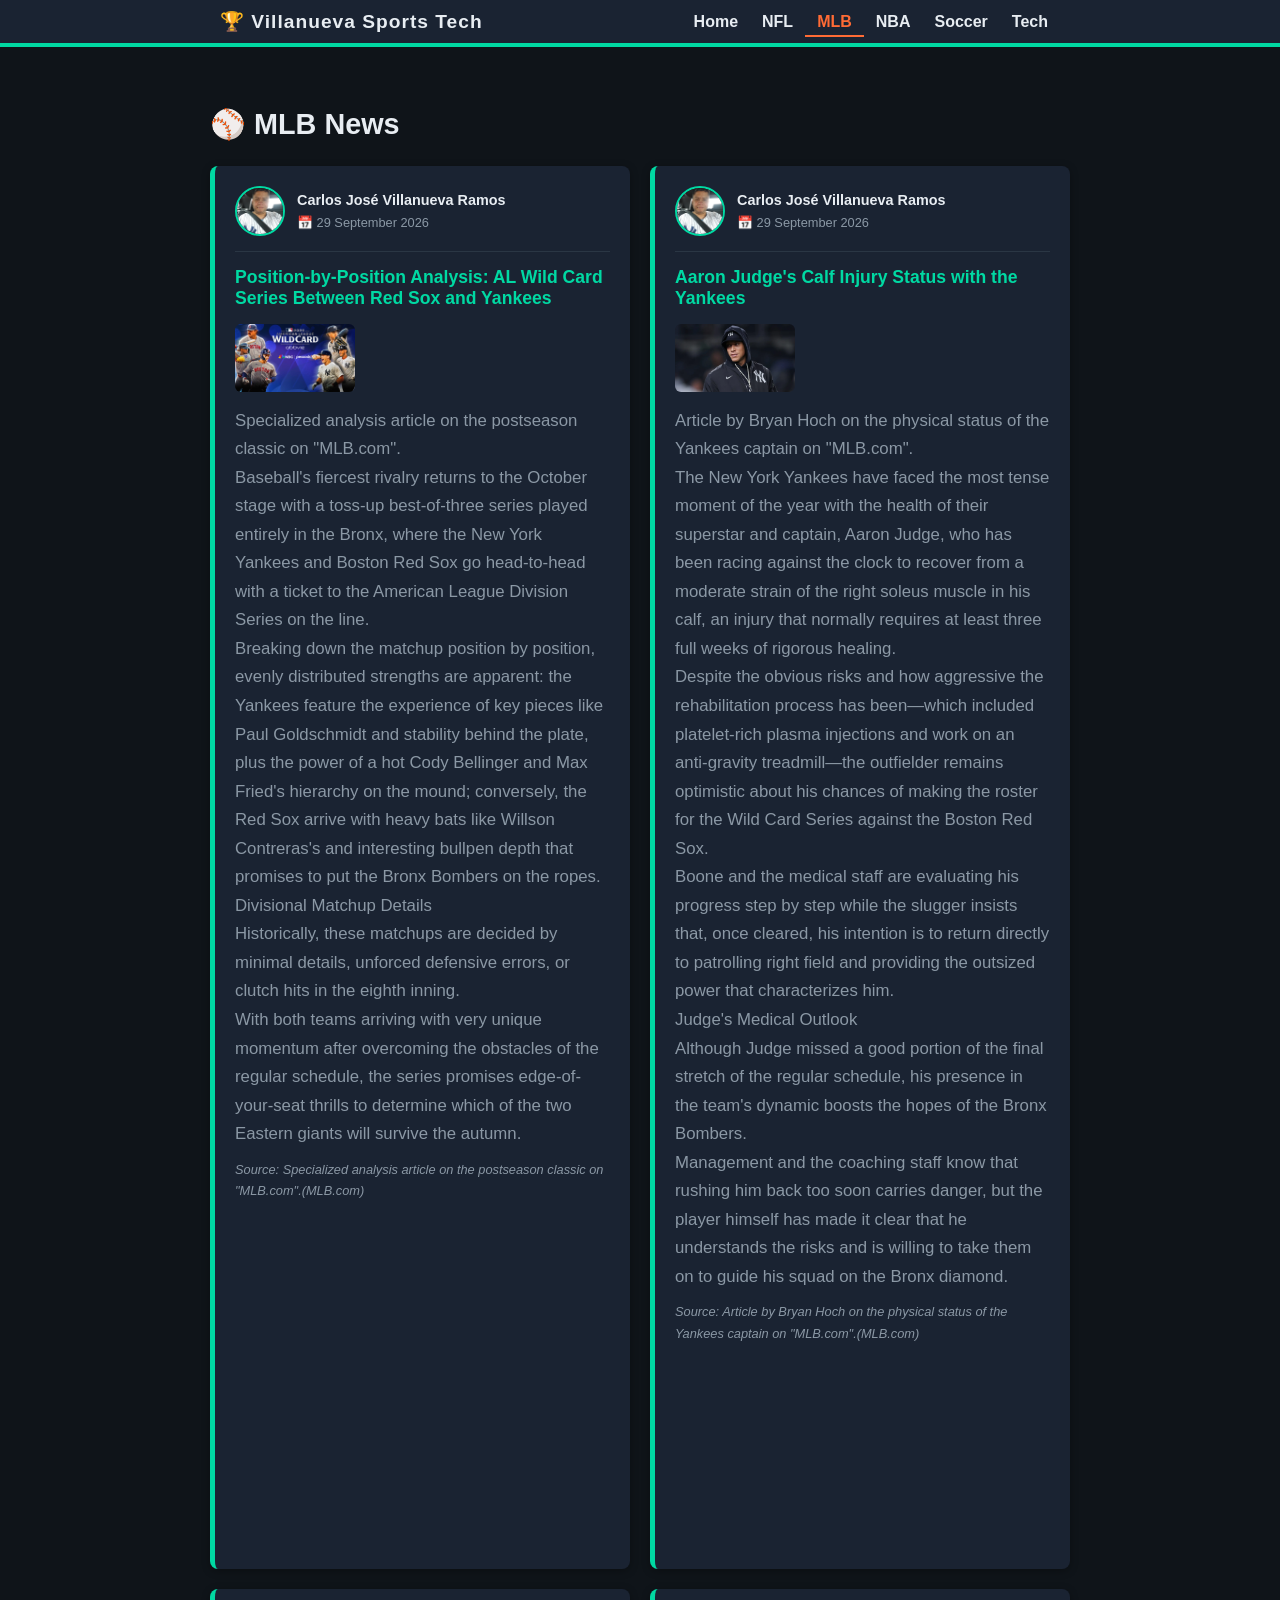
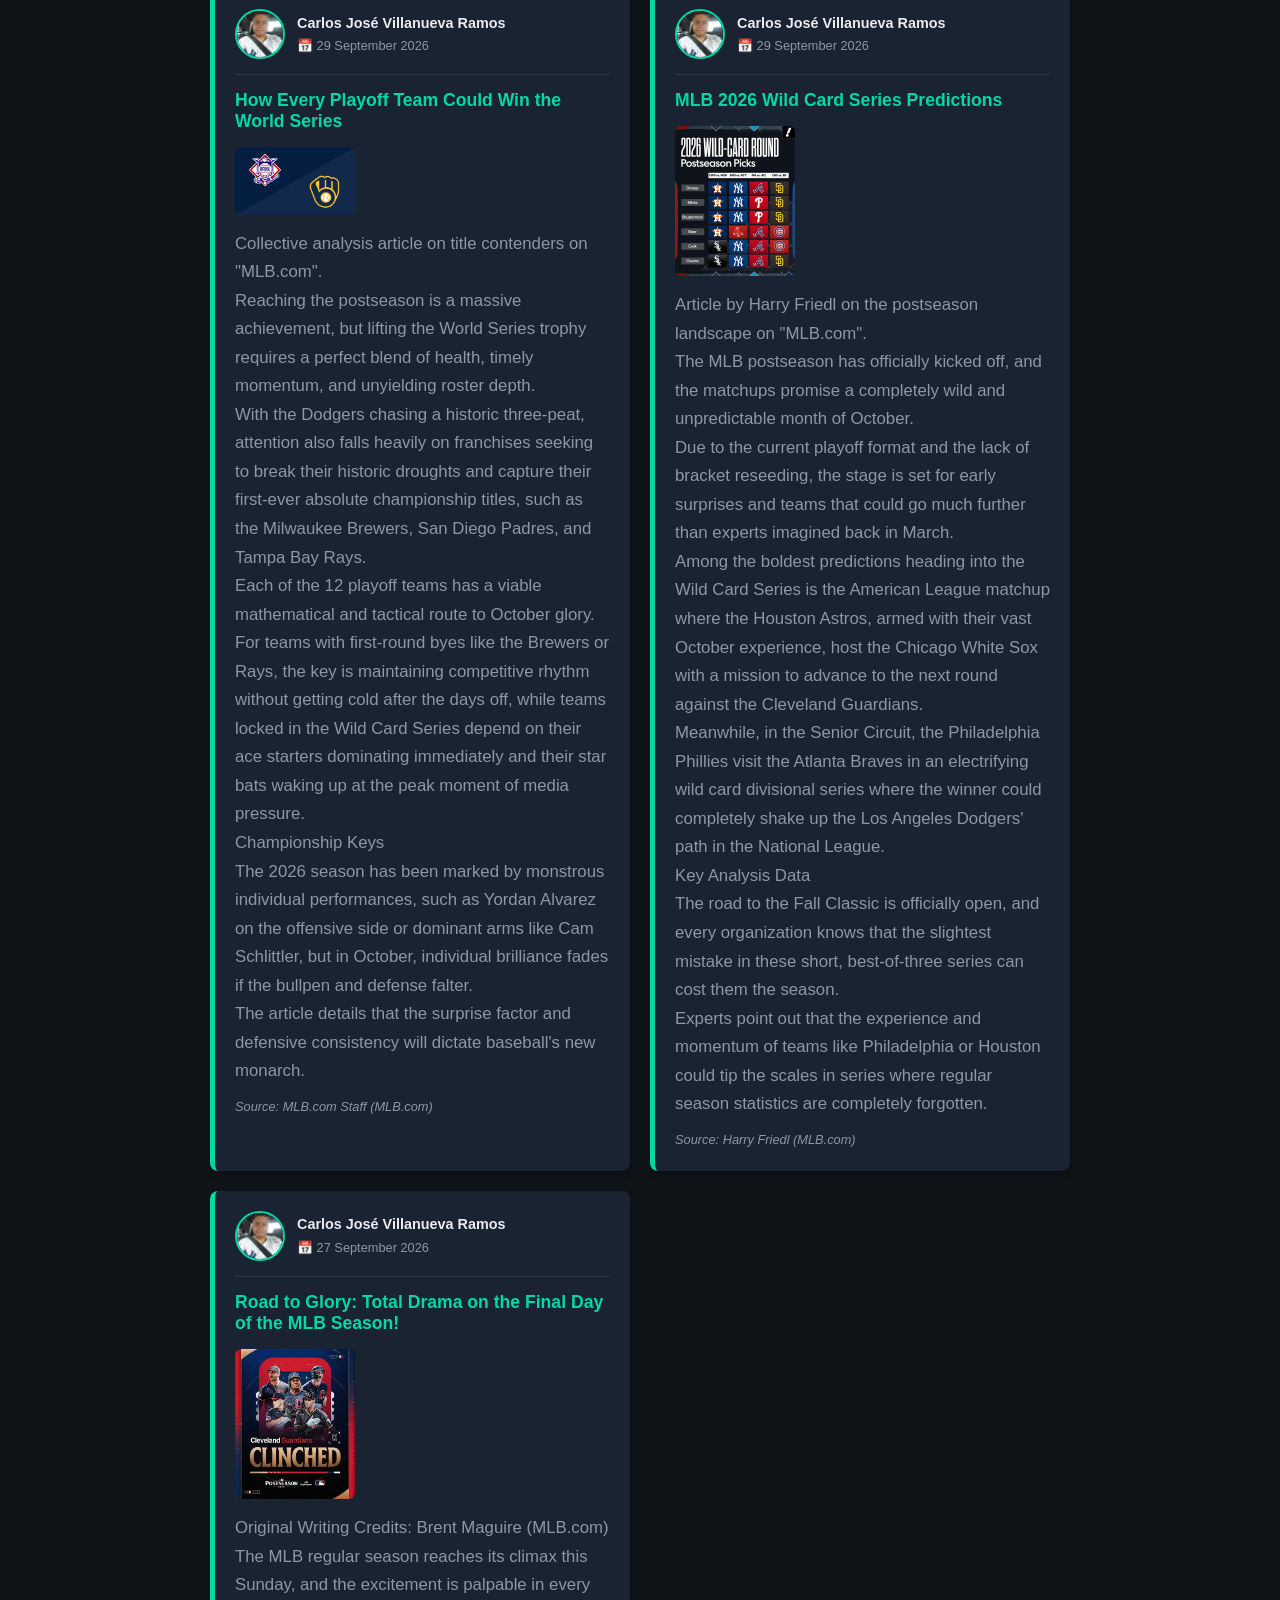
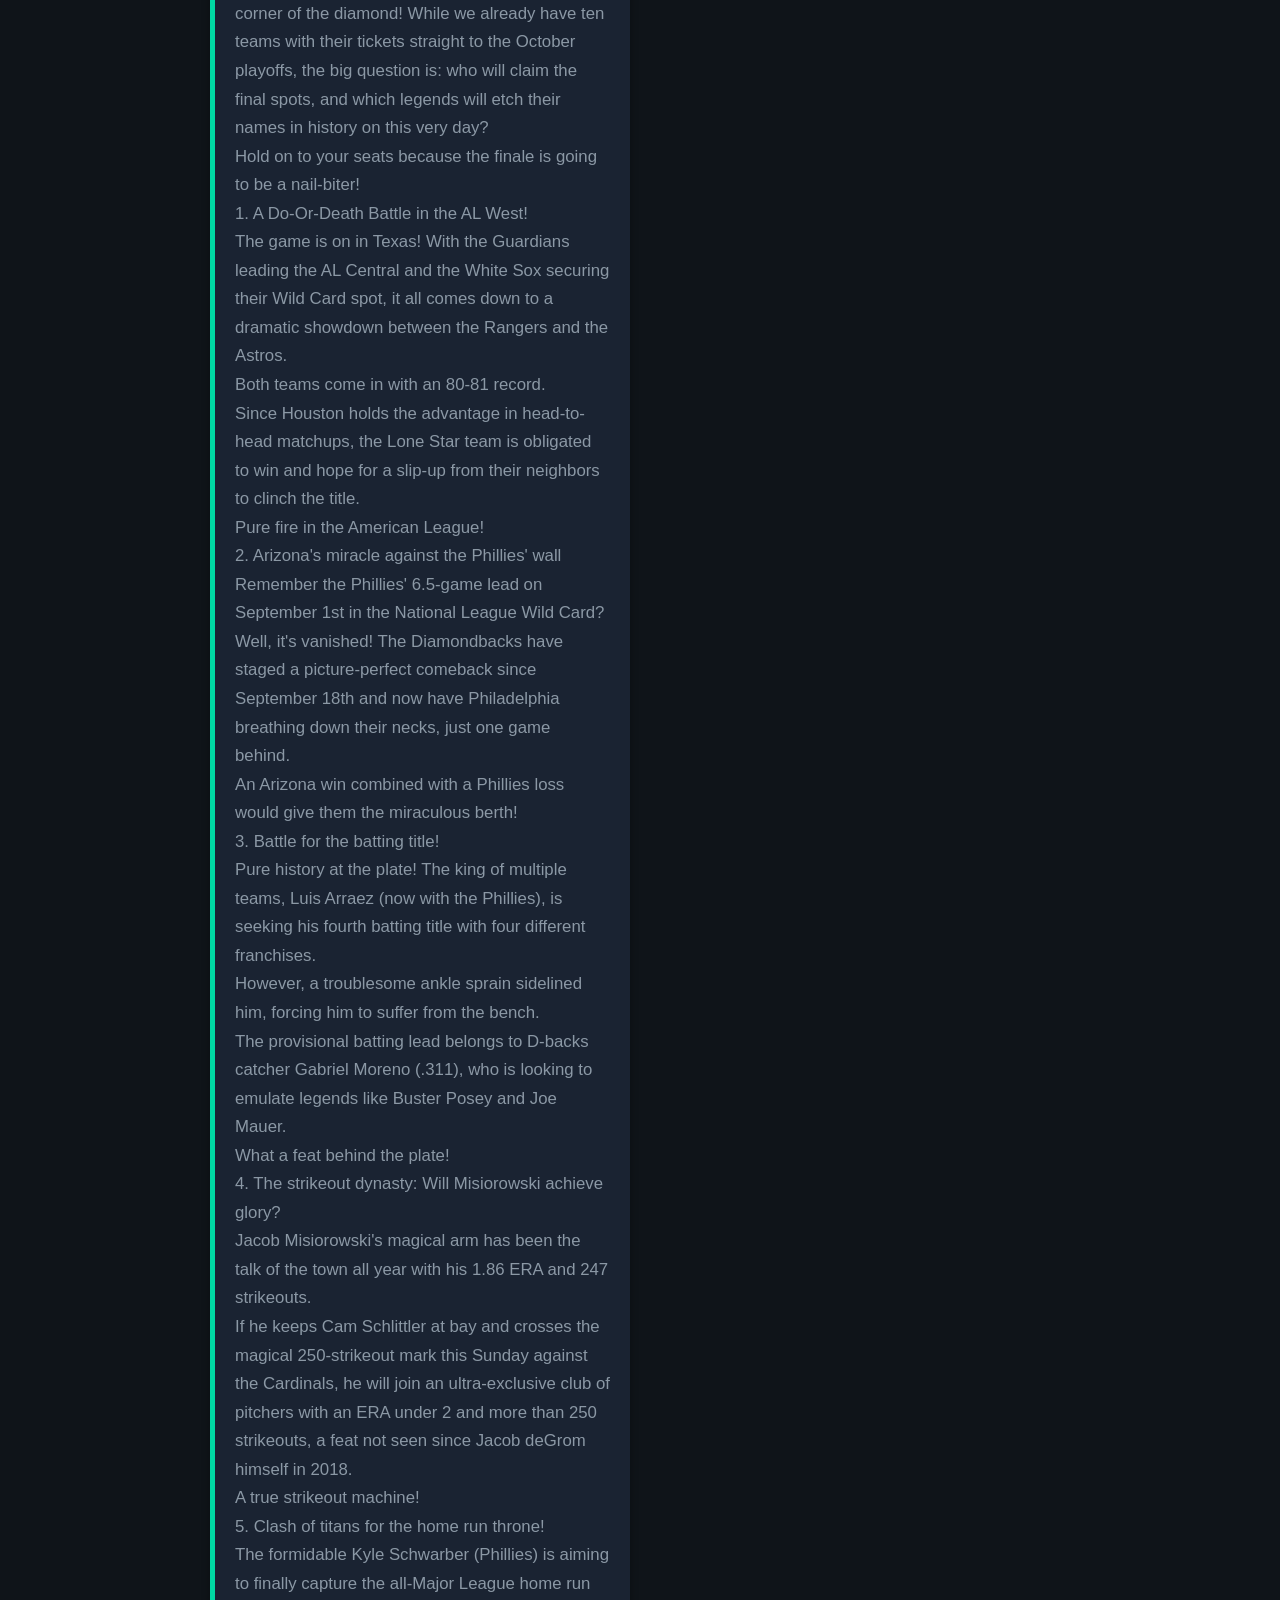
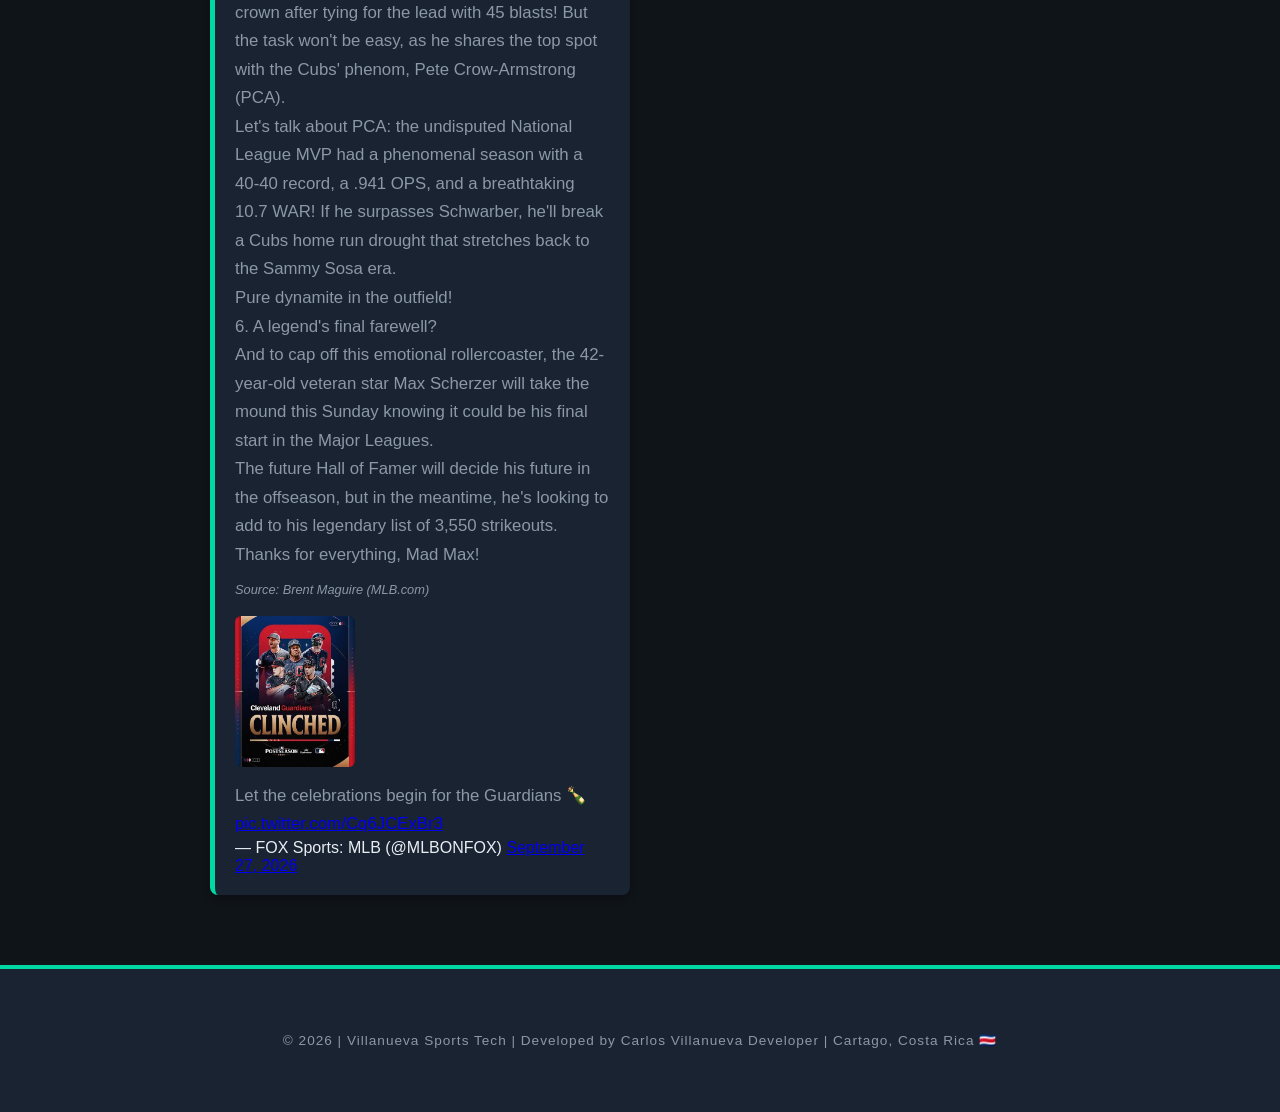
==== commit e5bff66c: "Nueva actualizacion Nueva actualizacion" ====
--- a/mlb.html
+++ b/mlb.html
@@ -56,7 +56,7 @@
         <p>Historically, these matchups are decided by minimal details, unforced defensive errors, or clutch hits in the eighth inning.</p> 
         <p>With both teams arriving with very unique momentum after overcoming the obstacles of the regular schedule, the series promises edge-of-your-seat thrills to determine which of the two Eastern giants will survive the autumn.</p>
         <p class="fuente-articulo">Source: Specialized analysis article on the postseason classic on "MLB.com".(MLB.com)</p>
-        <iframe width="560" height="315" src="https://www.youtube.com/embed/JfrBy__Nw58?si=21porwIhTTQSTn5_" title="YouTube video player" frameborder="0" allow="accelerometer; autoplay; clipboard-write; encrypted-media; gyroscope; picture-in-picture; web-share" referrerpolicy="strict-origin-when-cross-origin" allowfullscreen></iframe>
+        <iframe width="100%" height="200" src="https://www.youtube.com/embed/JfrBy__Nw58?si=21porwIhTTQSTn5_" title="YouTube video player" frameborder="0" allow="accelerometer; autoplay; clipboard-write; encrypted-media; gyroscope; picture-in-picture; web-share" referrerpolicy="strict-origin-when-cross-origin" allowfullscreen></iframe>
       </article>
 
 
@@ -79,7 +79,7 @@
         <p>Although Judge missed a good portion of the final stretch of the regular schedule, his presence in the team's dynamic boosts the hopes of the Bronx Bombers.</p> 
         <p>Management and the coaching staff know that rushing him back too soon carries danger, but the player himself has made it clear that he understands the risks and is willing to take them on to guide his squad on the Bronx diamond.</p>
         <p class="fuente-articulo">Source:  Article by Bryan Hoch on the physical status of the Yankees captain on "MLB.com".(MLB.com)</p>
-        <iframe width="560" height="315" src="https://www.youtube.com/embed/JfrBy__Nw58?si=21porwIhTTQSTn5_" title="YouTube video player" frameborder="0" allow="accelerometer; autoplay; clipboard-write; encrypted-media; gyroscope; picture-in-picture; web-share" referrerpolicy="strict-origin-when-cross-origin" allowfullscreen></iframe>
+        <iframe width="100%" height="200" src="https://www.youtube.com/embed/JfrBy__Nw58?si=21porwIhTTQSTn5_" title="YouTube video player" frameborder="0" allow="accelerometer; autoplay; clipboard-write; encrypted-media; gyroscope; picture-in-picture; web-share" referrerpolicy="strict-origin-when-cross-origin" allowfullscreen></iframe>
       </article>
 
 
